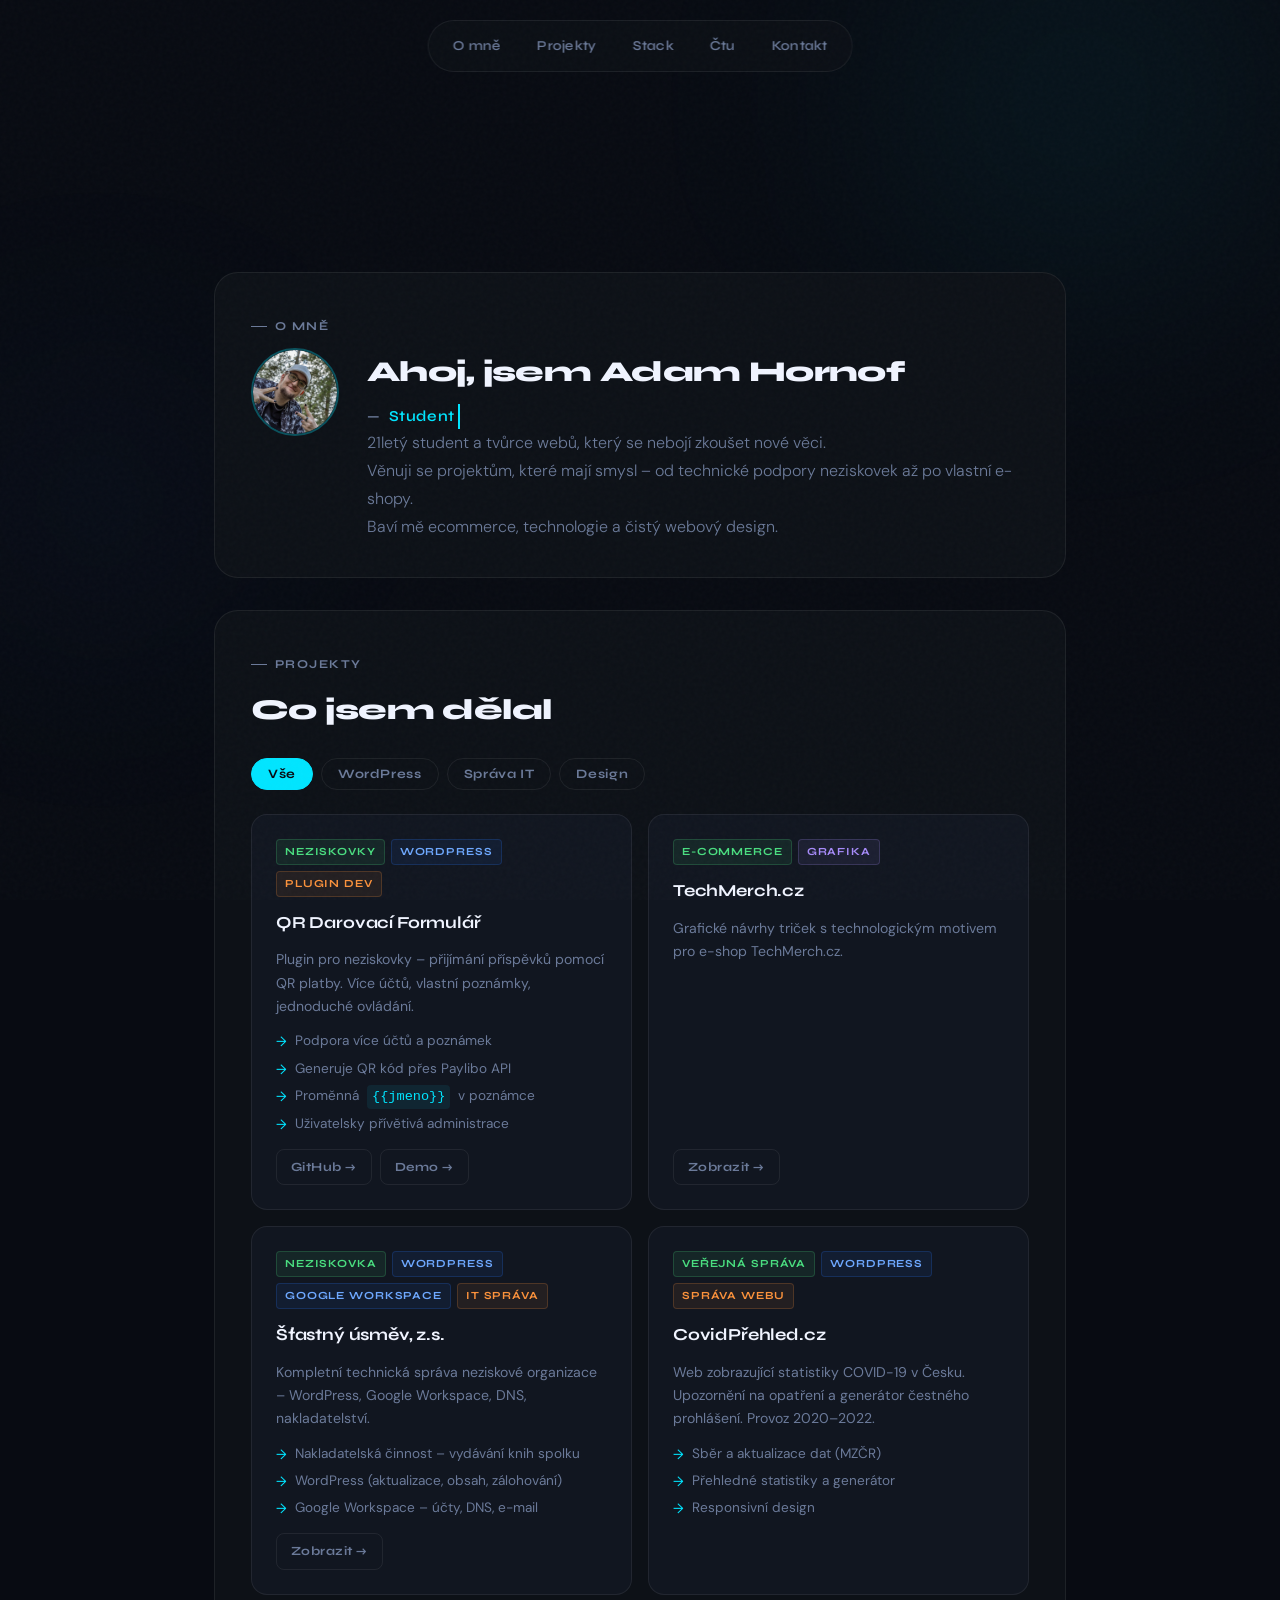
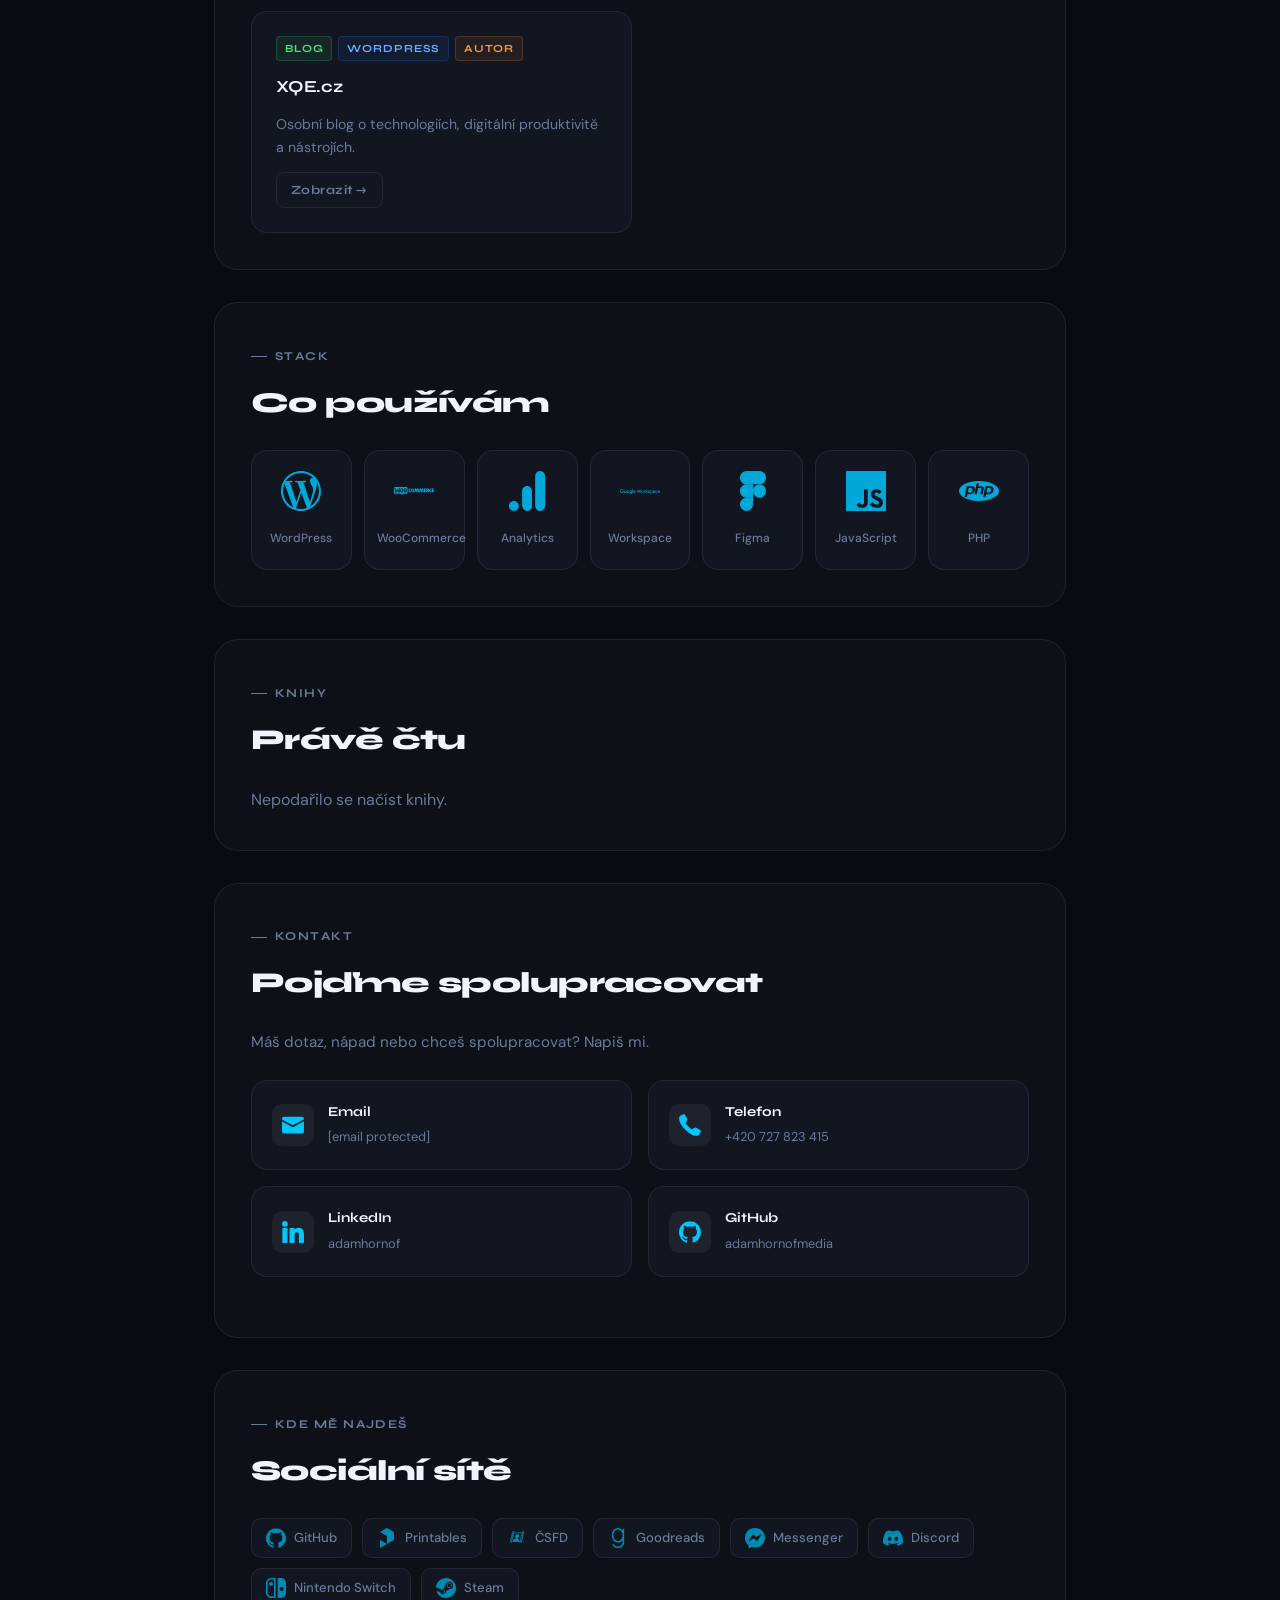
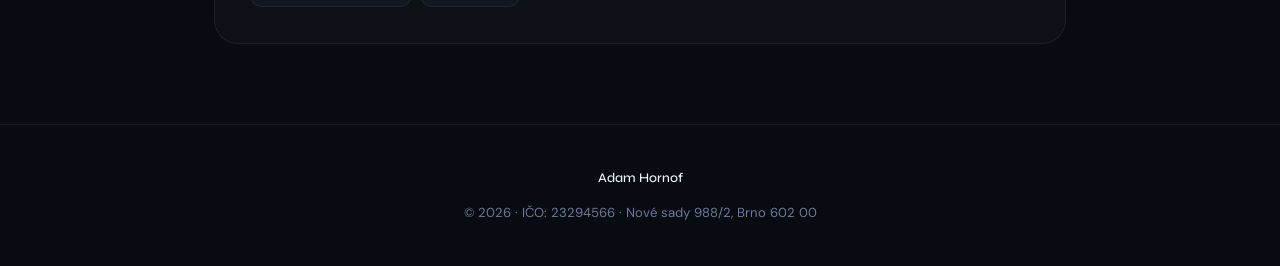
==== index.html @ f4292fdd "Add PHP icon, cyan tag, update nav scroll Add a new PHP SVG icon and include it in the tools list. I" ====
<!-- TESTOVACÍ KOMENTÁŘ PRO GITHUB DESKTOP - změna pro ověření sledování souboru -->
<!DOCTYPE html>
<html lang="cs">
<head>
  <meta charset="UTF-8" />
  <meta name="viewport" content="width=device-width, initial-scale=1.0" />
  <title>Adam Hornof</title>
  <link href="https://fonts.googleapis.com/css2?family=Syne:wght@400;600;700;800&family=DM+Sans:ital,opsz,wght@0,9..40,300;0,9..40,400;0,9..40,500;1,9..40,300&display=swap" rel="stylesheet">
  <style>
    :root {
      --cyan: #00e5ff;
      --blue: #2979ff;
      --bg: #080b12;
      --surface: #0d1117;
      --surface2: #111620;
      --border: rgba(255,255,255,0.07);
      --text: #f0f4ff;
      --muted: #6b7a99;
      --accent: #00e5ff;
      --radius: 16px;
      --radius-lg: 24px;
    }

    *, *::before, *::after { box-sizing: border-box; margin: 0; padding: 0; }

    html { scroll-behavior: smooth; }

    body {
      font-family: 'DM Sans', sans-serif;
      background: var(--bg);
      color: var(--text);
      min-height: 100vh;
      line-height: 1.65;
      -webkit-font-smoothing: antialiased;
      overflow-x: hidden;
    }

    /* ── NOISE TEXTURE OVERLAY ── */
    body::before {
      content: '';
      position: fixed;
      inset: 0;
      background-image: url("data:image/svg+xml,%3Csvg viewBox='0 0 256 256' xmlns='http://www.w3.org/2000/svg'%3E%3Cfilter id='noise'%3E%3CfeTurbulence type='fractalNoise' baseFrequency='0.9' numOctaves='4' stitchTiles='stitch'/%3E%3C/filter%3E%3Crect width='100%25' height='100%25' filter='url(%23noise)' opacity='1'/%3E%3C/svg%3E");
      opacity: 0.025;
      pointer-events: none;
      z-index: 9999;
    }

    /* ── AMBIENT GLOW ── */
    .glow-orb {
      position: fixed;
      border-radius: 50%;
      filter: blur(120px);
      pointer-events: none;
      z-index: 0;
    }
    .glow-orb-1 {
      width: 600px; height: 600px;
      background: radial-gradient(circle, rgba(0,229,255,0.08) 0%, transparent 70%);
      top: -200px; right: -100px;
    }
    .glow-orb-2 {
      width: 400px; height: 400px;
      background: radial-gradient(circle, rgba(41,121,255,0.07) 0%, transparent 70%);
      bottom: 200px; left: -100px;
    }

    /* ── NAV ── */
    nav {
      position: fixed;
      top: 20px;
      left: 50%;
      transform: translateX(-50%);
      z-index: 100;
      display: flex;
      align-items: center;
      gap: 0;
      background: rgba(13,17,23,0.8);
      backdrop-filter: blur(20px);
      -webkit-backdrop-filter: blur(20px);
      border: 1px solid var(--border);
      border-radius: 50px;
      padding: 6px;
    }

    nav a {
      color: var(--muted);
      font-family: 'Syne', sans-serif;
      font-weight: 600;
      font-size: 0.85rem;
      text-decoration: none;
      padding: 8px 18px;
      border-radius: 40px;
      transition: all 0.2s ease;
      letter-spacing: 0.02em;
      white-space: nowrap;
    }

    nav a:hover {
      color: var(--text);
      background: rgba(255,255,255,0.06);
    }

    nav a.active {
      color: var(--bg);
      background: var(--cyan);
    }

    /* ── LAYOUT ── */
    main {
      position: relative;
      z-index: 1;
      max-width: 900px;
      margin: 0 auto;
      padding: 120px 24px 80px;
      display: flex;
      flex-direction: column;
      gap: 32px;
    }

    /* ── HERO ── */
    .hero {
      padding: 80px 0 40px;
      position: relative;
    }

    .hero-label {
      display: inline-flex;
      align-items: center;
      gap: 8px;
      font-size: 0.8rem;
      font-family: 'Syne', sans-serif;
      font-weight: 700;
      letter-spacing: 0.12em;
      text-transform: uppercase;
      color: var(--cyan);
      margin-bottom: 24px;
    }

    .hero-label::before {
      content: '';
      width: 24px;
      height: 1px;
      background: var(--cyan);
    }

    .hero h1 {
      font-family: 'Syne', sans-serif;
      font-size: clamp(3rem, 8vw, 5.5rem);
      font-weight: 800;
      line-height: 1.0;
      letter-spacing: -0.03em;
      margin-bottom: 20px;
      color: var(--text);
    }

    .hero h1 span {
      display: block;
      background: linear-gradient(135deg, var(--cyan) 0%, var(--blue) 100%);
      -webkit-background-clip: text;
      -webkit-text-fill-color: transparent;
      background-clip: text;
    }

    .hero-sub {
      font-size: 1.1rem;
      color: var(--muted);
      max-width: 480px;
      font-weight: 300;
      line-height: 1.7;
      margin-bottom: 36px;
    }

    .hero-cta {
      display: flex;
      gap: 12px;
      flex-wrap: wrap;
    }

    .btn-primary {
      display: inline-flex;
      align-items: center;
      gap: 8px;
      background: var(--cyan);
      color: var(--bg);
      font-family: 'Syne', sans-serif;
      font-weight: 700;
      font-size: 0.9rem;
      letter-spacing: 0.02em;
      text-decoration: none;
      padding: 12px 24px;
      border-radius: 50px;
      transition: all 0.2s ease;
    }

    .btn-primary:hover {
      background: #33ecff;
      transform: translateY(-1px);
      box-shadow: 0 8px 32px rgba(0,229,255,0.3);
    }

    .btn-ghost {
      display: inline-flex;
      align-items: center;
      gap: 8px;
      background: transparent;
      color: var(--text);
      font-family: 'Syne', sans-serif;
      font-weight: 700;
      font-size: 0.9rem;
      text-decoration: none;
      padding: 12px 24px;
      border-radius: 50px;
      border: 1px solid var(--border);
      transition: all 0.2s ease;
    }

    .btn-ghost:hover {
      border-color: rgba(255,255,255,0.2);
      background: rgba(255,255,255,0.04);
    }

    /* ── CARDS ── */
    .card {
      background: var(--surface);
      border: 1px solid var(--border);
      border-radius: var(--radius-lg);
      padding: 36px;
      position: relative;
      overflow: hidden;
      transition: border-color 0.3s ease;
    }

    .card:hover {
      border-color: rgba(0,229,255,0.15);
    }

    .card::before {
      content: '';
      position: absolute;
      top: 0; left: 0; right: 0;
      height: 1px;
      background: linear-gradient(90deg, transparent, rgba(0,229,255,0.3), transparent);
      opacity: 0;
      transition: opacity 0.3s ease;
    }

    .card:hover::before {
      opacity: 1;
    }

    /* ── SECTION HEADINGS ── */
    .section-label {
      display: inline-flex;
      align-items: center;
      gap: 8px;
      font-family: 'Syne', sans-serif;
      font-size: 0.75rem;
      font-weight: 700;
      letter-spacing: 0.12em;
      text-transform: uppercase;
      color: var(--muted);
      margin-bottom: 12px;
    }

    .section-label::before {
      content: '';
      width: 16px;
      height: 1px;
      background: var(--muted);
    }

    h2 {
      font-family: 'Syne', sans-serif;
      font-size: 1.8rem;
      font-weight: 800;
      color: var(--text);
      letter-spacing: -0.02em;
      margin-bottom: 24px;
    }

    /* ── PROFILE ── */
    .profile-row {
      display: flex;
      align-items: flex-start;
      gap: 28px;
    }

    .profile-avatar {
      width: 88px;
      height: 88px;
      border-radius: 50%;
      object-fit: cover;
      border: 2px solid rgba(0,229,255,0.3);
      flex-shrink: 0;
    }

    .profile-text p {
      color: var(--muted);
      font-weight: 300;
      font-size: 1rem;
      line-height: 1.75;
    }

    /* ── SPOTIFY ── */
    .spotify-wrapper {
      margin-top: 28px;
      padding-top: 28px;
      border-top: 1px solid var(--border);
    }

    .now-playing-label {
      display: flex;
      align-items: center;
      gap: 8px;
      font-size: 0.75rem;
      font-family: 'Syne', sans-serif;
      font-weight: 700;
      letter-spacing: 0.1em;
      text-transform: uppercase;
      color: var(--muted);
      margin-bottom: 16px;
    }

    .pulse-dot {
      width: 8px;
      height: 8px;
      border-radius: 50%;
      background: #1db954;
      animation: pulse 2s ease-in-out infinite;
    }

    @keyframes pulse {
      0%, 100% { opacity: 1; transform: scale(1); }
      50% { opacity: 0.5; transform: scale(0.85); }
    }

    #spotify-widget {
      display: flex;
      align-items: center;
      gap: 16px;
    }

    #spotify-widget img.album-art {
      width: 56px;
      height: 56px;
      border-radius: 8px;
      object-fit: cover;
    }

    .spotify-info { flex: 1; min-width: 0; }

    .spotify-song-link {
      font-weight: 500;
      color: var(--text);
      text-decoration: none;
      font-size: 0.95rem;
      display: block;
      white-space: nowrap;
      overflow: hidden;
      text-overflow: ellipsis;
    }

    .spotify-song-link:hover { color: var(--cyan); }

    .spotify-artist {
      color: var(--muted);
      font-size: 0.85rem;
      margin-top: 2px;
      white-space: nowrap;
      overflow: hidden;
      text-overflow: ellipsis;
    }

    .spotify-bar-wrap {
      margin-top: 10px;
      background: rgba(255,255,255,0.07);
      border-radius: 2px;
      height: 3px;
      width: 100%;
    }

    .spotify-progress {
      height: 3px;
      border-radius: 2px;
      background: #1db954;
      transition: width 1s linear;
    }

    .spotify-remaining {
      font-size: 0.78rem;
      color: var(--muted);
      margin-top: 5px;
    }

    /* ── PROJECTS ── */
    .filter-row {
      display: flex;
      gap: 8px;
      margin-bottom: 24px;
      flex-wrap: wrap;
    }

    .filter-btn {
      font-family: 'Syne', sans-serif;
      font-size: 0.8rem;
      font-weight: 700;
      letter-spacing: 0.05em;
      padding: 7px 16px;
      border-radius: 50px;
      border: 1px solid var(--border);
      background: transparent;
      color: var(--muted);
      cursor: pointer;
      transition: all 0.2s ease;
    }

    .filter-btn:hover { color: var(--text); border-color: rgba(255,255,255,0.15); }
    .filter-btn.active { background: var(--cyan); color: var(--bg); border-color: var(--cyan); }

    .project-grid {
      display: grid;
      grid-template-columns: repeat(auto-fit, minmax(280px, 1fr));
      gap: 16px;
    }

    .project {
      background: var(--surface2);
      border: 1px solid var(--border);
      border-radius: var(--radius);
      padding: 24px;
      display: flex;
      flex-direction: column;
      gap: 12px;
      position: relative;
      overflow: hidden;
      transition: all 0.3s cubic-bezier(0.25, 0.46, 0.45, 0.94);
    }

    .project:hover {
      border-color: rgba(0,229,255,0.2);
      transform: translateY(-3px);
      box-shadow: 0 16px 48px rgba(0,0,0,0.4);
    }

    .project-tags {
      display: flex;
      flex-wrap: wrap;
      gap: 6px;
      align-items: center;
    }

    .project-tag {
      display: inline-flex;
      align-items: center;
      gap: 4px;
      font-family: 'Syne', sans-serif;
      font-size: 0.68rem;
      font-weight: 700;
      letter-spacing: 0.08em;
      text-transform: uppercase;
      border-radius: 4px;
      padding: 3px 8px;
    }

    /* sektor – zelená */
    .project-tag.tag-sektor {
      color: #4ade80;
      background: rgba(74,222,128,0.08);
      border: 1px solid rgba(74,222,128,0.2);
    }

    /* tech – modrá */
    .project-tag.tag-tech {
      color: #6ea8fe;
      background: rgba(41,121,255,0.08);
      border: 1px solid rgba(41,121,255,0.2);
    }

    /* role – oranžová */
    .project-tag.tag-role {
      color: #fb923c;
      background: rgba(251,146,60,0.08);
      border: 1px solid rgba(251,146,60,0.2);
    }

    /* design/kreativa – fialová */
    .project-tag.tag-kreativa {
      color: #a78bfa;
      background: rgba(167,139,250,0.08);
      border: 1px solid rgba(167,139,250,0.2);
    }

    /* vlastní projekt – cyan */
    .project-tag.tag-projekt {
      color: #00e5ff;
      background: rgba(0,229,255,0.08);
      border: 1px solid rgba(0,229,255,0.2);
    }

    .project h3 {
      font-family: 'Syne', sans-serif;
      font-size: 1.05rem;
      font-weight: 700;
      color: var(--text);
      letter-spacing: -0.01em;
    }

    .project p {
      color: var(--muted);
      font-size: 0.88rem;
      line-height: 1.65;
    }

    .project ul {
      list-style: none;
      display: flex;
      flex-direction: column;
      gap: 4px;
    }

    .project li {
      color: var(--muted);
      font-size: 0.85rem;
      display: flex;
      align-items: flex-start;
      gap: 8px;
    }

    .project li::before {
      content: '→';
      color: var(--cyan);
      flex-shrink: 0;
      margin-top: 1px;
    }

    .project-links {
      display: flex;
      gap: 8px;
      flex-wrap: wrap;
      margin-top: auto;
    }

    .project a.button {
      font-family: 'Syne', sans-serif;
      font-size: 0.78rem;
      font-weight: 700;
      letter-spacing: 0.04em;
      text-decoration: none;
      padding: 7px 14px;
      border-radius: 8px;
      border: 1px solid var(--border);
      color: var(--muted);
      transition: all 0.2s ease;
    }

    .project a.button:hover {
      border-color: var(--cyan);
      color: var(--cyan);
      background: rgba(0,229,255,0.05);
    }

    /* ── PROJECT TAG COLORS ── */

    /* ── STACK ── */
    .tool-grid {
      display: grid;
      grid-template-columns: repeat(auto-fit, minmax(100px, 1fr));
      gap: 12px;
    }

    .tool-item {
      background: var(--surface2);
      border: 1px solid var(--border);
      border-radius: var(--radius);
      padding: 20px 12px;
      text-align: center;
      transition: all 0.2s ease;
      cursor: default;
    }

    .tool-item:hover {
      border-color: rgba(0,229,255,0.2);
      background: rgba(0,229,255,0.03);
      transform: translateY(-2px);
    }

    .tool-item img {
      width: 40px;
      height: 40px;
      object-fit: contain;
      margin-bottom: 10px;
      filter: brightness(0.85);
      transition: filter 0.2s ease;
    }

    .tool-item:hover img { filter: brightness(1); }

    .tool-item p {
      font-size: 0.75rem;
      color: var(--muted);
      font-weight: 500;
    }

    /* ── GOODREADS ── */
    #goodreads-widget {
      color: var(--muted);
    }

    /* ── CONTACT ── */
    .contact-grid {
      display: grid;
      grid-template-columns: 1fr 1fr;
      gap: 16px;
      margin-bottom: 24px;
    }

    .contact-item {
      background: var(--surface2);
      border: 1px solid var(--border);
      border-radius: var(--radius);
      padding: 20px;
      display: flex;
      align-items: center;
      gap: 14px;
      text-decoration: none;
      transition: all 0.2s ease;
    }

    .contact-item:hover {
      border-color: rgba(0,229,255,0.25);
      background: rgba(0,229,255,0.03);
    }

    .contact-icon-wrap {
      width: 42px;
      height: 42px;
      border-radius: 10px;
      background: rgba(255,255,255,0.05);
      display: flex;
      align-items: center;
      justify-content: center;
      flex-shrink: 0;
    }

    .contact-icon-wrap img {
      width: 22px;
      height: 22px;
    }

    .contact-item-info strong {
      display: block;
      font-family: 'Syne', sans-serif;
      font-weight: 700;
      font-size: 0.85rem;
      color: var(--text);
    }

    .contact-item-info span {
      font-size: 0.8rem;
      color: var(--muted);
    }

    .cta-email {
      display: flex;
      align-items: center;
      justify-content: center;
      gap: 10px;
      background: linear-gradient(135deg, rgba(0,229,255,0.1) 0%, rgba(41,121,255,0.1) 100%);
      border: 1px solid rgba(0,229,255,0.2);
      border-radius: var(--radius);
      padding: 24px;
      text-decoration: none;
      color: var(--cyan);
      font-family: 'Syne', sans-serif;
      font-weight: 700;
      font-size: 1rem;
      letter-spacing: 0.02em;
      transition: all 0.2s ease;
    }

    .cta-email:hover {
      background: linear-gradient(135deg, rgba(0,229,255,0.15) 0%, rgba(41,121,255,0.15) 100%);
      border-color: rgba(0,229,255,0.4);
      box-shadow: 0 0 40px rgba(0,229,255,0.1);
    }

    /* ── SOCIAL ── */
    .social-grid {
      display: flex;
      flex-wrap: wrap;
      gap: 10px;
    }

    .social-item {
      display: inline-flex;
      align-items: center;
      gap: 8px;
      padding: 8px 14px;
      background: var(--surface2);
      border: 1px solid var(--border);
      border-radius: 10px;
      text-decoration: none;
      color: var(--muted);
      font-size: 0.82rem;
      font-weight: 500;
      transition: all 0.2s ease;
    }

    .social-item:hover {
      border-color: rgba(0,229,255,0.2);
      color: var(--text);
    }

    .social-item img {
      width: 20px;
      height: 20px;
      filter: brightness(0.7);
      transition: filter 0.2s ease;
    }

    .social-item:hover img { filter: brightness(1); }

    /* ── FOOTER ── */
    footer {
      position: relative;
      z-index: 1;
      text-align: center;
      padding: 40px 24px;
      color: var(--muted);
      font-size: 0.82rem;
      border-top: 1px solid var(--border);
      line-height: 2;
    }

    /* ── ANIMATIONS ── */
    @keyframes fadeUp {
      from { opacity: 0; transform: translateY(20px); }
      to { opacity: 1; transform: translateY(0); }
    }

    .hero { animation: fadeUp 0.6s ease both; }
    .card:nth-child(1) { animation: fadeUp 0.6s ease 0.1s both; }
    .card:nth-child(2) { animation: fadeUp 0.6s ease 0.15s both; }
    .card:nth-child(3) { animation: fadeUp 0.6s ease 0.2s both; }
    .card:nth-child(4) { animation: fadeUp 0.6s ease 0.25s both; }
    .card:nth-child(5) { animation: fadeUp 0.6s ease 0.3s both; }
    .card:nth-child(6) { animation: fadeUp 0.6s ease 0.35s both; }

    /* ── RESPONSIVE ── */
    @media (max-width: 700px) {
      nav { top: 12px; padding: 4px; gap: 0; }
      nav a { padding: 7px 10px; font-size: 0.75rem; }
      main { padding: 100px 16px 60px; }
      .hero { padding: 40px 0 20px; }
      .hero h1 { font-size: 2.6rem; }
      .card { padding: 24px; }
      .profile-row { flex-direction: column; gap: 16px; }
      .contact-grid { grid-template-columns: 1fr; }
      .project-grid { grid-template-columns: 1fr; }
      .tool-grid { grid-template-columns: repeat(3, 1fr); }
    }

    /* ── TYPEWRITER ── */
    .typewriter-wrap {
      display: flex;
      align-items: center;
      gap: 8px;
      margin-top: 6px;
      font-family: 'Syne', sans-serif;
      font-size: 0.95rem;
      font-weight: 600;
      color: var(--muted);
      letter-spacing: 0.04em;
      min-height: 1.4em;
    }

    .typewriter-text {
      color: var(--cyan);
      border-right: 2px solid var(--cyan);
      padding-right: 3px;
      animation: blink 0.75s step-end infinite;
      white-space: nowrap;
      overflow: hidden;
    }

    @keyframes blink {
      0%, 100% { border-color: var(--cyan); }
      50% { border-color: transparent; }
    }

  </style>
</head>
<body>

  <div class="glow-orb glow-orb-1"></div>
  <div class="glow-orb glow-orb-2"></div>

  <nav id="main-nav">
    <a href="#o-mne">O mně</a>
    <a href="#projekty">Projekty</a>
    <a href="#stack">Stack</a>
    <a href="#prave-ctu">Čtu</a>
    <a href="#kontakt">Kontakt</a>
  </nav>

  <main>

    <!-- HERO -->
    <div class="hero" id="o-mne-anchor"></div>

    <!-- O MNĚ -->
    <section class="card" id="o-mne">
      <div class="section-label">O mně</div>
      <div class="profile-row">
        <img src="/me.png" alt="Adam Hornof" class="profile-avatar">
        <div class="profile-text">
          <h2 style="margin-bottom:8px;">Ahoj, jsem Adam Hornof</h2>
          <div class="typewriter-wrap">— <span class="typewriter-text" id="typewriter"></span></div>
          <p>
            <span id="age"></span>letý student a tvůrce webů, který se nebojí zkoušet nové věci.<br>
            Věnuji se projektům, které mají smysl – od technické podpory neziskovek až po vlastní e-shopy.<br>
            Baví mě ecommerce, technologie a čistý webový design.
          </p>
        </div>
      </div>

      <!-- Spotify – schovaný dokud API nevrátí píseň -->
      <div class="spotify-wrapper" id="spotify-wrapper" style="display:none;">
        <div class="now-playing-label">
          <div class="pulse-dot"></div>
          Právě poslouchám
        </div>
        <div id="spotify-widget"></div>
      </div>
    </section>

    <!-- PROJEKTY -->
    <section class="card" id="projekty">
      <div class="section-label">Projekty</div>
      <h2>Co jsem dělal</h2>

      <div class="filter-row">
        <button class="filter-btn active" data-tag="all">Vše</button>
        <button class="filter-btn" data-tag="wordpress">WordPress</button>
        <button class="filter-btn" data-tag="sprava-it">Správa IT</button>
        <button class="filter-btn" data-tag="design">Design</button>
      </div>

      <div class="project-grid" id="project-list">

        <div class="project" data-tags="wordpress">
          <div class="project-tags">
            <span class="project-tag tag-sektor">Neziskovky</span>
            <span class="project-tag tag-tech">WordPress</span>
            <span class="project-tag tag-role">Plugin dev</span>
          </div>
          <h3>QR Darovací Formulář</h3>
          <p>Plugin pro neziskovky – přijímání příspěvků pomocí QR platby. Více účtů, vlastní poznámky, jednoduché ovládání.</p>
          <ul>
            <li>Podpora více účtů a poznámek</li>
            <li>Generuje QR kód přes Paylibo API</li>
            <li>Proměnná <code style="color:var(--cyan);background:rgba(0,229,255,0.08);padding:1px 5px;border-radius:4px;">{{jmeno}}</code> v poznámce</li>
            <li>Uživatelsky přívětivá administrace</li>
          </ul>
          <div class="project-links">
            <a class="button" href="https://github.com/adamhornofmedia/QR-Darovaci-Formular/tree/main" target="_blank">GitHub →</a>
            <a class="button" href="https://stastny-usmev.cz/sponzorstvi-a-dary/" target="_blank">Demo →</a>
          </div>
        </div>

        <div class="project" data-tags="design">
          <div class="project-tags">
            <span class="project-tag tag-sektor">E-commerce</span>
            <span class="project-tag tag-kreativa">Grafika</span>
          </div>
          <h3>TechMerch.cz</h3>
          <p>Grafické návrhy triček s technologickým motivem pro e-shop TechMerch.cz.</p>
          <div class="project-links">
            <a class="button" href="https://techmerch.cz" target="_blank">Zobrazit →</a>
          </div>
        </div>

        <div class="project" data-tags="sprava-it wordpress">
          <div class="project-tags">
            <span class="project-tag tag-sektor">Neziskovka</span>
            <span class="project-tag tag-tech">WordPress</span>
            <span class="project-tag tag-tech">Google Workspace</span>
            <span class="project-tag tag-role">IT správa</span>
          </div>
          <h3>Šťastný úsměv, z.s.</h3>
          <p>Kompletní technická správa neziskové organizace – WordPress, Google Workspace, DNS, nakladatelství.</p>
          <ul>
            <li>Nakladatelská činnost – vydávání knih spolku</li>
            <li>WordPress (aktualizace, obsah, zálohování)</li>
            <li>Google Workspace – účty, DNS, e-mail</li>
          </ul>
          <div class="project-links">
            <a class="button" href="https://stastny-usmev.cz/?adamhornof.cz" target="_blank">Zobrazit →</a>
          </div>
        </div>

        <div class="project" data-tags="wordpress">
          <div class="project-tags">
            <span class="project-tag tag-sektor">Veřejná správa</span>
            <span class="project-tag tag-tech">WordPress</span>
            <span class="project-tag tag-role">Správa webu</span>
          </div>
          <h3>CovidPřehled.cz</h3>
          <p>Web zobrazující statistiky COVID-19 v Česku. Upozornění na opatření a generátor čestného prohlášení. Provoz 2020–2022.</p>
          <ul>
            <li>Sběr a aktualizace dat (MZČR)</li>
            <li>Přehledné statistiky a generátor</li>
            <li>Responsivní design</li>
          </ul>
        </div>

        <div class="project" data-tags="wordpress">
          <div class="project-tags">
            <span class="project-tag tag-sektor">Blog</span>
            <span class="project-tag tag-tech">WordPress</span>
            <span class="project-tag tag-role">Autor</span>
          </div>
          <h3>XQE.cz</h3>
          <p>Osobní blog o technologiích, digitální produktivitě a nástrojích.</p>
          <div class="project-links">
            <a class="button" href="https://xqe.cz/?adamhornof.cz" target="_blank">Zobrazit →</a>
          </div>
        </div>

      </div>
    </section>

    <!-- STACK -->
    <section class="card" id="stack">
      <div class="section-label">Stack</div>
      <h2>Co používám</h2>
      <div class="tool-grid">
        <div class="tool-item">
          <img src="/icons/wordpress.svg" alt="WordPress">
          <p>WordPress</p>
        </div>
        <div class="tool-item">
          <img src="/icons/woocommerce.svg" alt="WooCommerce">
          <p>WooCommerce</p>
        </div>
        <div class="tool-item">
          <img src="/icons/analytics.svg" alt="Google Analytics">
          <p>Analytics</p>
        </div>
        <div class="tool-item">
          <img src="/icons/workspace.svg" alt="Google Workspace">
          <p>Workspace</p>
        </div>
        <div class="tool-item">
          <img src="/icons/figma.svg" alt="Figma">
          <p>Figma</p>
        </div>
        <div class="tool-item">
          <img src="/icons/javascript.svg" alt="JavaScript">
          <p>JavaScript</p>
        </div>
        <div class="tool-item">
          <img src="/icons/php.svg" alt="PHP">
          <p>PHP</p>
        </div>
      </div>
    </section>

    <!-- PRÁVĚ ČTU -->
    <section class="card" id="prave-ctu">
      <div class="section-label">Knihy</div>
      <h2>Právě čtu</h2>
      <div id="goodreads-widget" style="color:var(--muted);">Načítám…</div>
    </section>

    <!-- KONTAKT -->
    <section class="card" id="kontakt">
      <div class="section-label">Kontakt</div>
      <h2>Pojďme spolupracovat</h2>
      <p style="color:var(--muted);margin-bottom:24px;font-size:0.95rem;">Máš dotaz, nápad nebo chceš spolupracovat? Napiš mi.</p>

      <div class="contact-grid">
        <a href="/cdn-cgi/l/email-protection#620811070f220306030f0a0d100c0d044c0118" class="contact-item">
          <div class="contact-icon-wrap">
            <img src="/icons/email.svg" alt="Email">
          </div>
          <div class="contact-item-info">
            <strong>Email</strong>
            <span><span class="__cf_email__" data-cfemail="600a13050d200104010d080f120e0f064e031a">[email&#160;protected]</span></span>
          </div>
        </a>
        <a href="tel:+420727823415" class="contact-item">
          <div class="contact-icon-wrap">
            <img src="/icons/telefon.svg" alt="Telefon">
          </div>
          <div class="contact-item-info">
            <strong>Telefon</strong>
            <span>+420 727 823 415</span>
          </div>
        </a>
        <a href="https://www.linkedin.com/in/adamhornof/" class="contact-item" target="_blank">
          <div class="contact-icon-wrap">
            <img src="/icons/linkedin.svg" alt="LinkedIn">
          </div>
          <div class="contact-item-info">
            <strong>LinkedIn</strong>
            <span>adamhornof</span>
          </div>
        </a>
        <a href="https://github.com/adamhornofmedia" class="contact-item" target="_blank">
          <div class="contact-icon-wrap">
            <img src="/icons/github.svg" alt="GitHub">
          </div>
          <div class="contact-item-info">
            <strong>GitHub</strong>
            <span>adamhornofmedia</span>
          </div>
        </a>
      </div>
    </section>

    <!-- SOCIAL -->
    <section class="card" id="social">
      <div class="section-label">Kde mě najdeš</div>
      <h2>Sociální sítě</h2>
      <div class="social-grid">
        <a href="https://github.com/adamhornofmedia" class="social-item" target="_blank" rel="noopener noreferrer">
          <img src="/icons/github.svg" alt="GitHub"> GitHub
        </a>
        <a href="https://www.printables.com/@adamhornof" class="social-item" target="_blank" rel="noopener noreferrer">
          <img src="/icons/printables-logo.svg" alt="Printables"> Printables
        </a>
        <a href="https://www.csfd.cz/uzivatel/606787-adam-hornof/prehled/" class="social-item" target="_blank" rel="noopener noreferrer">
          <img src="/icons/csfd.svg" alt="ČSFD" style="width:20px;height:20px;"> ČSFD
        </a>
        <a href="https://www.goodreads.com/nejsemzpardubic" class="social-item" target="_blank" rel="noopener noreferrer">
          <img src="/icons/goodreads.svg" alt="Goodreads"> Goodreads
        </a>
        <a href="https://m.me/adamhornof" class="social-item" target="_blank" rel="noopener noreferrer">
          <img src="/icons/messenger.svg" alt="Messenger"> Messenger
        </a>
        <a href="https://discord.com/users/417027300023074864" class="social-item" target="_blank" rel="noopener noreferrer">
          <img src="/icons/discord.svg" alt="Discord"> Discord
        </a>
        <a href="https://lounge.nintendo.com/friendcode/8132-0856-9509/C1dlq8BkPG" class="social-item" target="_blank" rel="noopener noreferrer">
          <img src="/icons/switch.svg" alt="Nintendo Switch"> Nintendo Switch
        </a>
        <a href="https://steamcommunity.com/id/nejsemzpardubic/" class="social-item" target="_blank" rel="noopener noreferrer">
          <img src="/icons/steam.svg" alt="Steam"> Steam
        </a>
      </div>
    </section>

  </main>

  <footer>
    <div style="font-weight:500;color:var(--text);font-family:'Syne',sans-serif;margin-bottom:8px;">Adam Hornof</div>
    &copy; <span id="currentYear"></span> · IČO: 23294566 · Nové sady 988/2, Brno 602 00
  </footer>

  <script data-cfasync="false" src="/cdn-cgi/scripts/5c5dd728/cloudflare-static/email-decode.min.js"></script>
  <script>
    // Year & Age
    document.getElementById('currentYear').textContent = new Date().getFullYear();
    function calculateAge(d) {
      const t = new Date(), b = new Date(d);
      let a = t.getFullYear() - b.getFullYear();
      const m = t.getMonth() - b.getMonth();
      if (m < 0 || (m === 0 && t.getDate() < b.getDate())) a--;
      return a;
    }
    document.getElementById('age').textContent = calculateAge('2005-10-25');

    // Active nav on scroll
    const sections = document.querySelectorAll('section[id]');
    const navLinks = document.querySelectorAll('nav a');

    function updateActiveNav() {
      const scrollY = window.scrollY + 120;
      let current = null;
      sections.forEach(s => {
        if (s.offsetTop <= scrollY) current = s.id;
      });
      navLinks.forEach(a => {
        a.classList.toggle('active', a.getAttribute('href') === '#' + current);
      });
    }

    window.addEventListener('scroll', updateActiveNav, { passive: true });
    updateActiveNav();

    // Project filter
    document.querySelectorAll('.filter-btn').forEach(btn => {
      btn.addEventListener('click', function() {
        document.querySelectorAll('.filter-btn').forEach(b => b.classList.remove('active'));
        this.classList.add('active');
        const tag = this.dataset.tag;
        document.querySelectorAll('.project').forEach(p => {
          const tags = (p.dataset.tags || '').split(' ');
          p.style.display = (tag === 'all' || tags.includes(tag)) ? '' : 'none';
        });
      });
    });

    // Spotify
    let spotifyState = null;
    let spotifyFetching = false;

    function showSpotifyIdle() {
      const wrapper = document.getElementById('spotify-wrapper');
      if (wrapper) wrapper.style.display = 'none';
    }

    async function fetchSpotify() {
      if (spotifyFetching) return;
      spotifyFetching = true;
      try {
        const res = await fetch("https://adamhornofmedia-github-io.vercel.app/api/spotify");
        const data = await res.json();

        if (!data || !data.item) {
          spotifyState = null;
          showSpotifyIdle();
          return;
        }

        const { name: song, artists, album, external_urls, id: trackId, duration_ms: durationMs } = data.item;
        const progressMs = data.progress_ms;
        const isPlaying = data.is_playing;
        const endTs = isPlaying ? Date.now() + (durationMs - progressMs) : null;

        spotifyState = {
          trackId, song,
          artist: artists.map(a => a.name).join(', '),
          img: album.images[0].url,
          link: external_urls.spotify,
          durationMs, progressMs, isPlaying, endTs,
          fetchedAt: Date.now(),
        };

        renderSpotify();
      } catch (e) {
        showSpotifyIdle();
      } finally {
        spotifyFetching = false;
      }
    }

    function renderSpotify() {
      const w = document.getElementById('spotify-widget');
      const wrapper = document.getElementById('spotify-wrapper');
      if (!w || !spotifyState) return;

      wrapper.style.display = '';

      const s = spotifyState;
      let playedMs, remainingMs;
      if (s.isPlaying && s.endTs) {
        remainingMs = Math.max(0, s.endTs - Date.now());
        playedMs = s.durationMs - remainingMs;
      } else {
        playedMs = s.progressMs;
        remainingMs = s.durationMs - playedMs;
      }

      const pct = Math.min(100, playedMs / s.durationMs * 100).toFixed(1);
      const min = Math.floor(remainingMs / 60000);
      const sec = String(Math.floor((remainingMs % 60000) / 1000)).padStart(2, '0');

      if (w.dataset.trackId === s.trackId) {
        const bar = w.querySelector('.spotify-progress');
        const timeEl = w.querySelector('.spotify-remaining');
        if (bar) bar.style.width = pct + '%';
        if (timeEl) timeEl.textContent = `${min}:${sec} zbývá${!s.isPlaying ? ' · pozastaveno' : ''}`;
        return;
      }

      w.dataset.trackId = s.trackId;
      w.innerHTML = `
        <img src="${s.img}" alt="Album" class="album-art">
        <div class="spotify-info">
          <a href="${s.link}" target="_blank" class="spotify-song-link">${s.song}</a>
          <div class="spotify-artist">${s.artist}</div>
          <div class="spotify-bar-wrap">
            <div class="spotify-progress" style="width:${pct}%"></div>
          </div>
          <div class="spotify-remaining">${min}:${sec} zbývá${!s.isPlaying ? ' · pozastaveno' : ''}</div>
        </div>`;
    }

    setInterval(() => {
      if (!spotifyState) return;
      if (spotifyState.isPlaying && spotifyState.endTs) {
        const remaining = spotifyState.endTs - Date.now();
        if (remaining <= 0) {
          spotifyState = null;
          document.getElementById('spotify-widget').dataset.trackId = '';
          showSpotifyIdle();
          setTimeout(fetchSpotify, 2000);
          return;
        }
      }
      renderSpotify();
    }, 1000);

    setInterval(fetchSpotify, 30000);

    // Typewriter
    const twWords = ['Student', 'Tvůrce', 'Geek', 'Webař', 'Brňák'];
    let twIdx = 0, twChar = 0, twDeleting = false;
    const twEl = document.getElementById('typewriter');

    function typewriterTick() {
      const word = twWords[twIdx];
      if (!twDeleting) {
        twEl.textContent = word.slice(0, ++twChar);
        if (twChar === word.length) {
          twDeleting = true;
          setTimeout(typewriterTick, 1600);
          return;
        }
        setTimeout(typewriterTick, 90);
      } else {
        twEl.textContent = word.slice(0, --twChar);
        if (twChar === 0) {
          twDeleting = false;
          twIdx = (twIdx + 1) % twWords.length;
          setTimeout(typewriterTick, 300);
          return;
        }
        setTimeout(typewriterTick, 50);
      }
    }
    typewriterTick();

    fetchSpotify();

    // Goodreads
    async function loadCurrentlyReading() {
      const url = "https://adamhornofmedia-github-io.vercel.app/api/goodreads";
      const widget = document.getElementById("goodreads-widget");
      try {
        const res = await fetch(url);
        const xml = await res.text();
        const doc = new DOMParser().parseFromString(xml, "application/xml");
        const items = Array.from(doc.querySelectorAll("item"));

        const reading = items.filter(item => {
          const desc = item.querySelector("description")?.textContent || "";
          const m = desc.match(/read at:\s*([^<\n\r]*)/i);
          return m && m[1].trim() === "";
        });

        if (!reading.length) { widget.innerHTML = "Momentálně nečtu žádnou knihu."; return; }

        widget.innerHTML = reading.map(item => {
          const desc = item.querySelector("description")?.textContent || "";
          const bookUrl = (desc.match(/<a href="([^"]+)"[^>]*>/i) || [,'#'])[1];
          const author = (desc.match(/author:\s*([^<\n\r]+)/i) || ['',''])[1].trim();
          const cover = (desc.match(/<img[^>]+src="([^"]+)"[^>]*>/i) || ['',''])[1];
          const title = item.querySelector("title")?.textContent || "";
          return `
            <div style="display:flex;align-items:center;gap:16px;padding:16px;background:var(--surface2);border:1px solid var(--border);border-radius:12px;">
              <img src="${cover}" alt="${title}" style="width:44px;height:64px;object-fit:cover;border-radius:6px;flex-shrink:0;">
              <div>
                <a href="${bookUrl}" target="_blank" style="color:var(--cyan);font-weight:600;text-decoration:none;font-size:0.95rem;">${title}</a>
                <div style="color:var(--muted);font-size:0.85rem;margin-top:4px;">${author}</div>
              </div>
            </div>`;
        }).join('');
      } catch (e) {
        widget.innerHTML = "Nepodařilo se načíst knihy.";
      }
    }
    loadCurrentlyReading();

  </script>
</body>
</html>
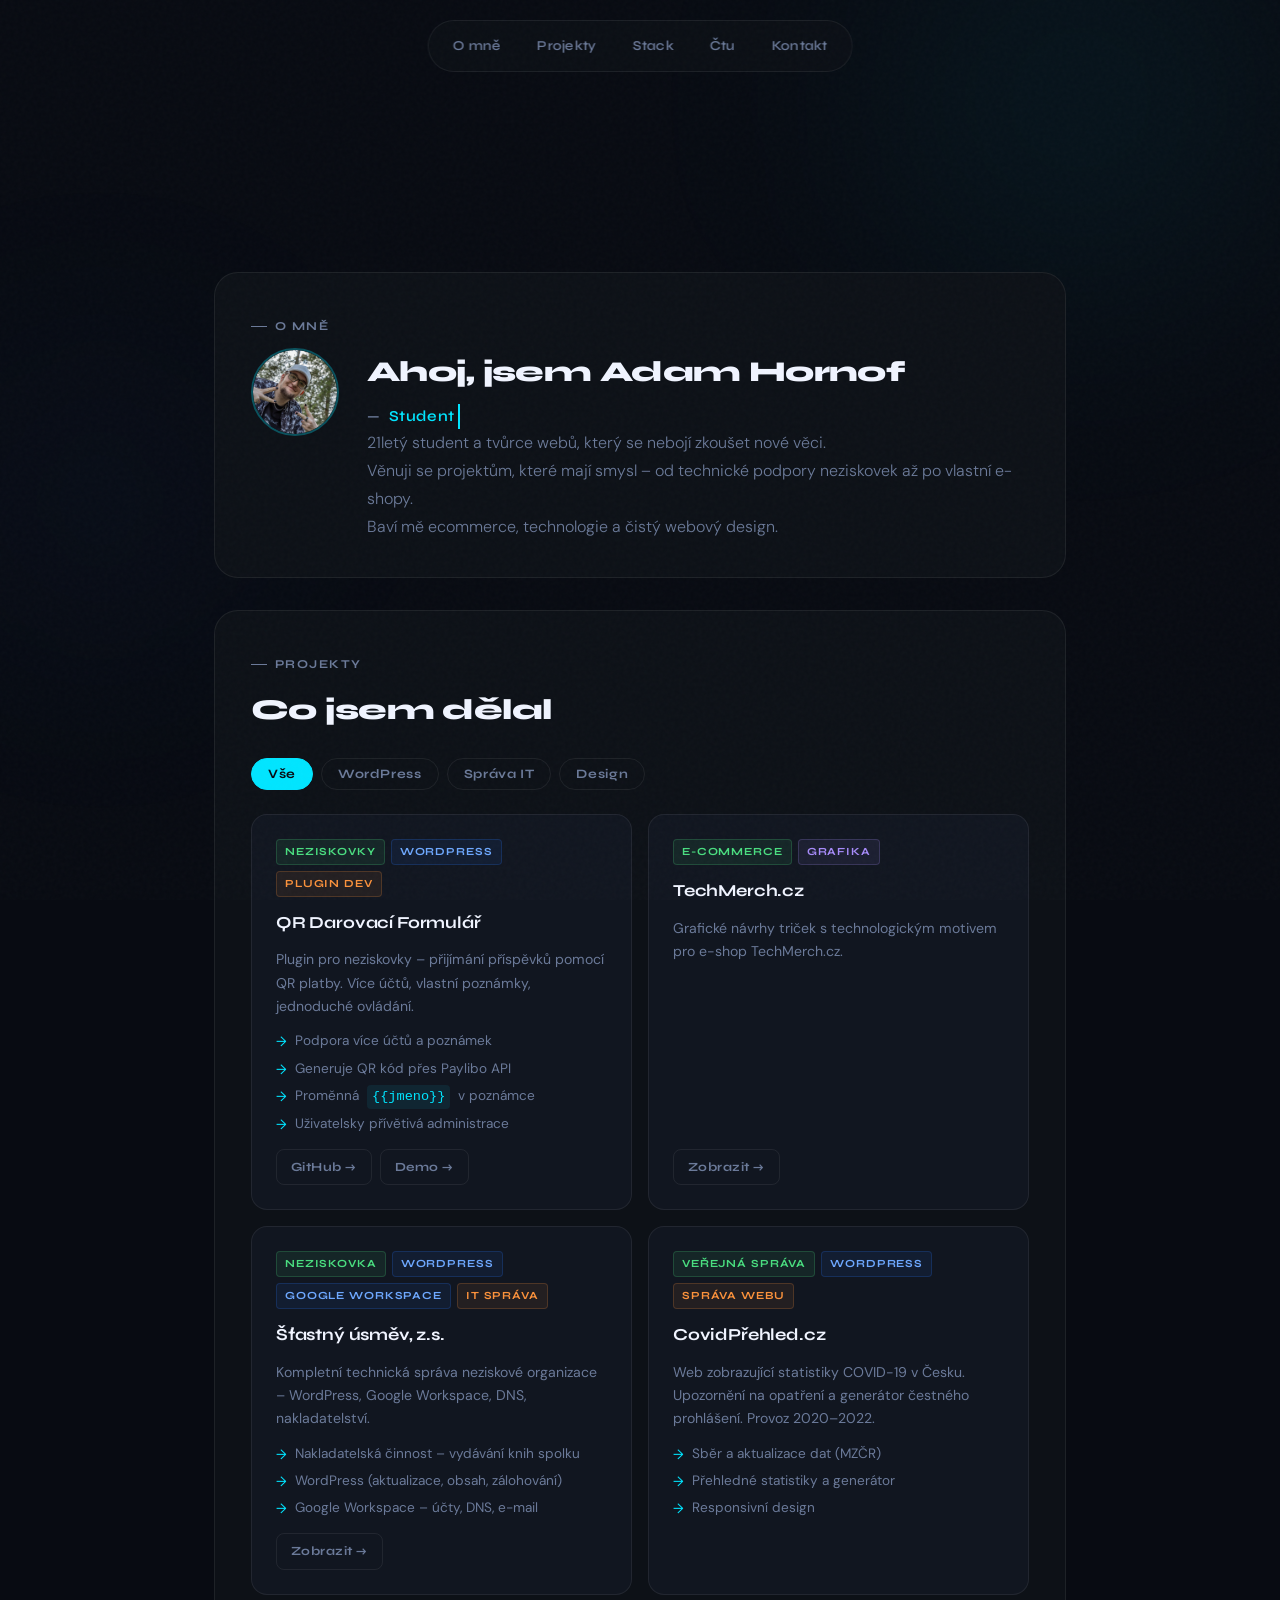
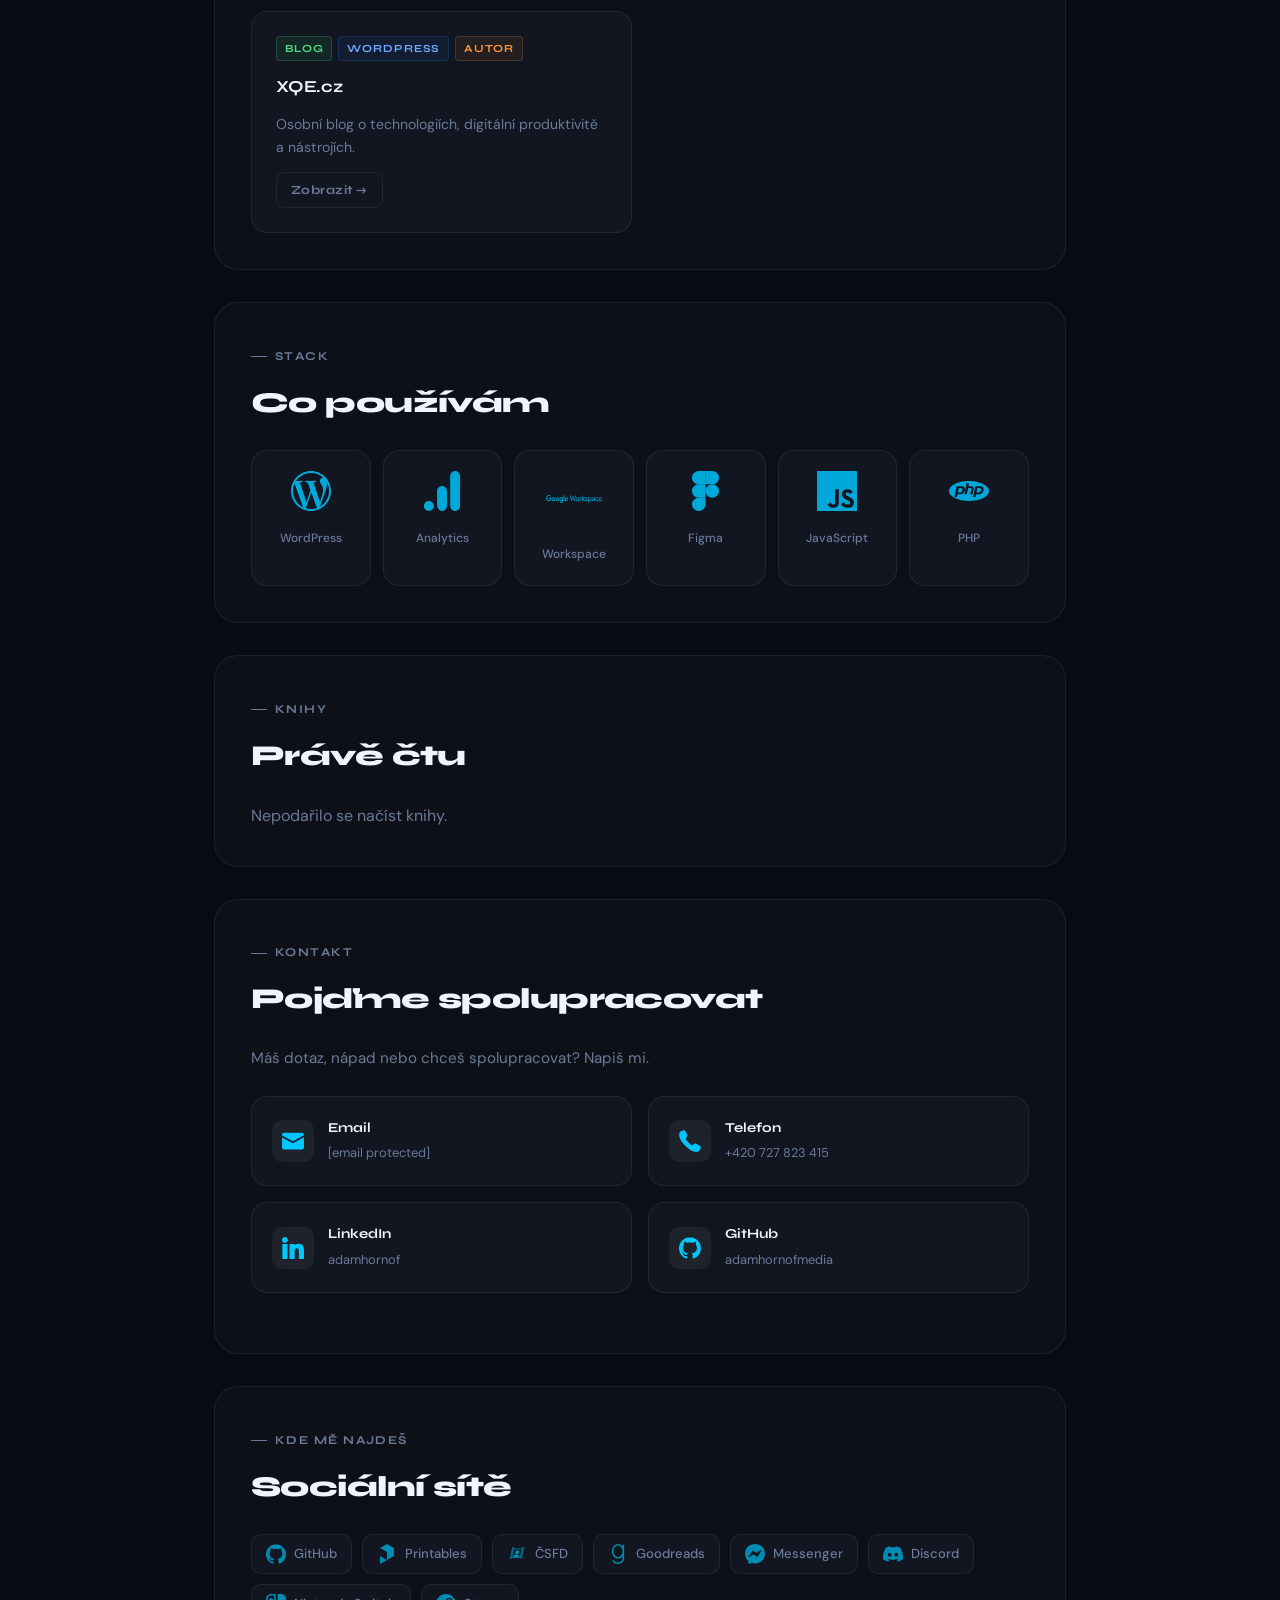
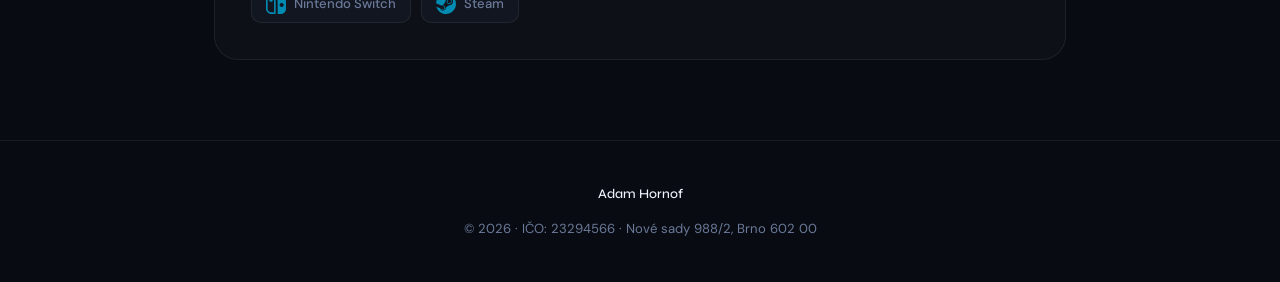
==== commit c6195688: "Remove WooCommerce and size Workspace icon Delete the WooCommerce tool item from the tools list and " ====
--- a/index.html
+++ b/index.html
@@ -941,15 +941,11 @@
           <p>WordPress</p>
         </div>
         <div class="tool-item">
-          <img src="/icons/woocommerce.svg" alt="WooCommerce">
-          <p>WooCommerce</p>
-        </div>
-        <div class="tool-item">
           <img src="/icons/analytics.svg" alt="Google Analytics">
           <p>Analytics</p>
         </div>
         <div class="tool-item">
-          <img src="/icons/workspace.svg" alt="Google Workspace">
+          <img src="/icons/workspace.svg" alt="Google Workspace" style="width:56px;height:56px;">
           <p>Workspace</p>
         </div>
         <div class="tool-item">
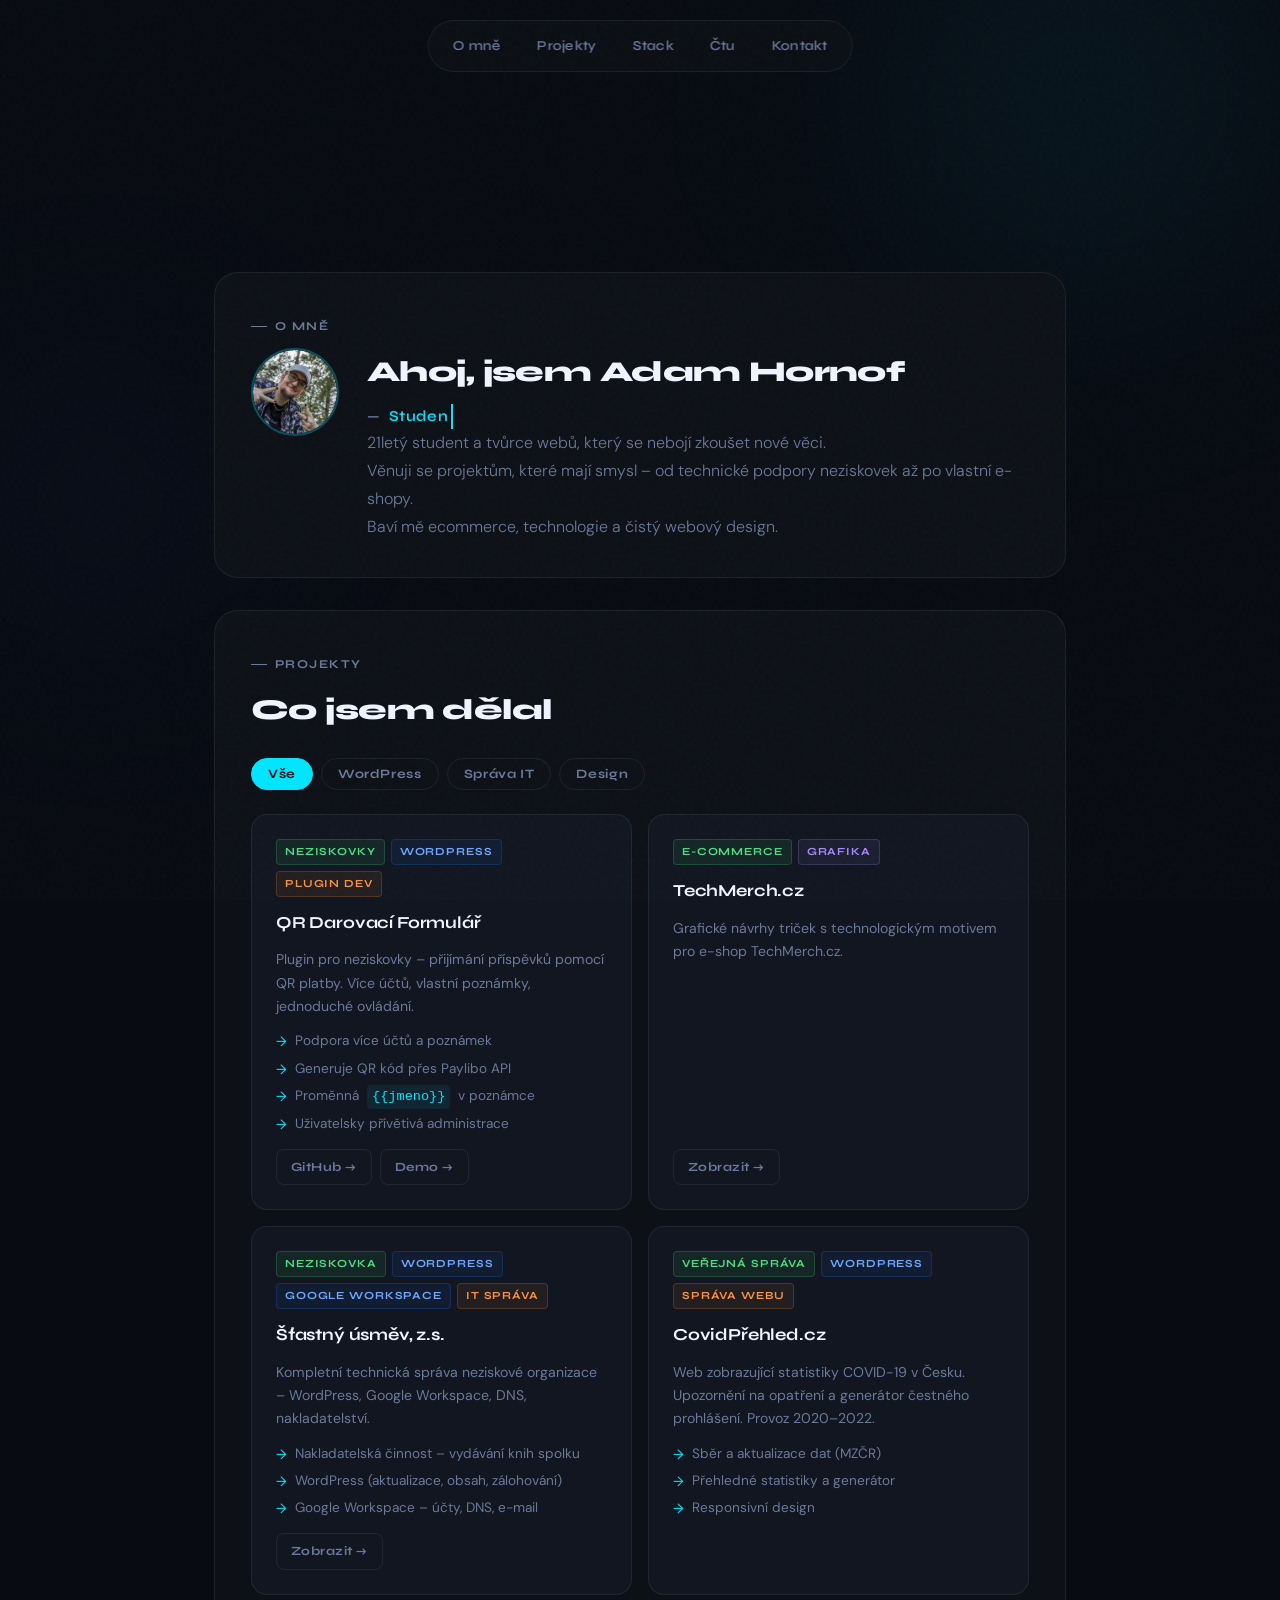
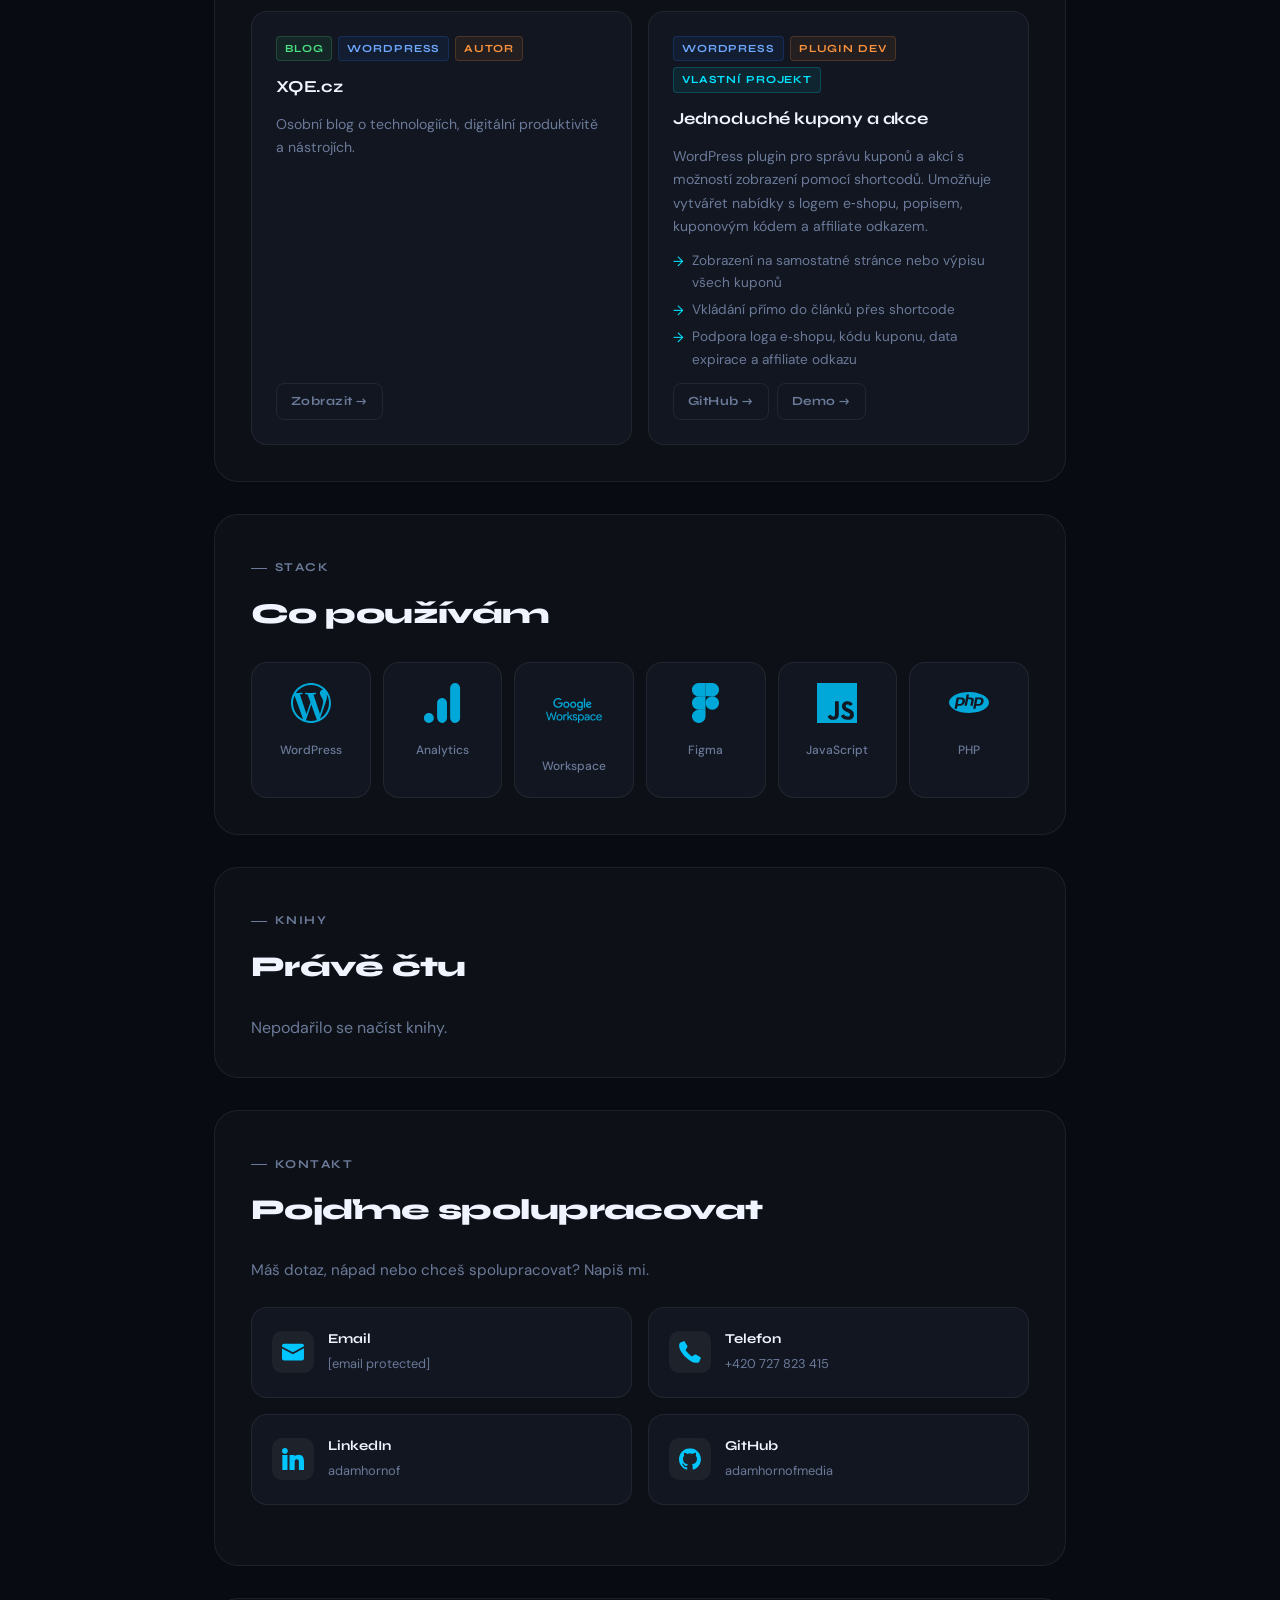
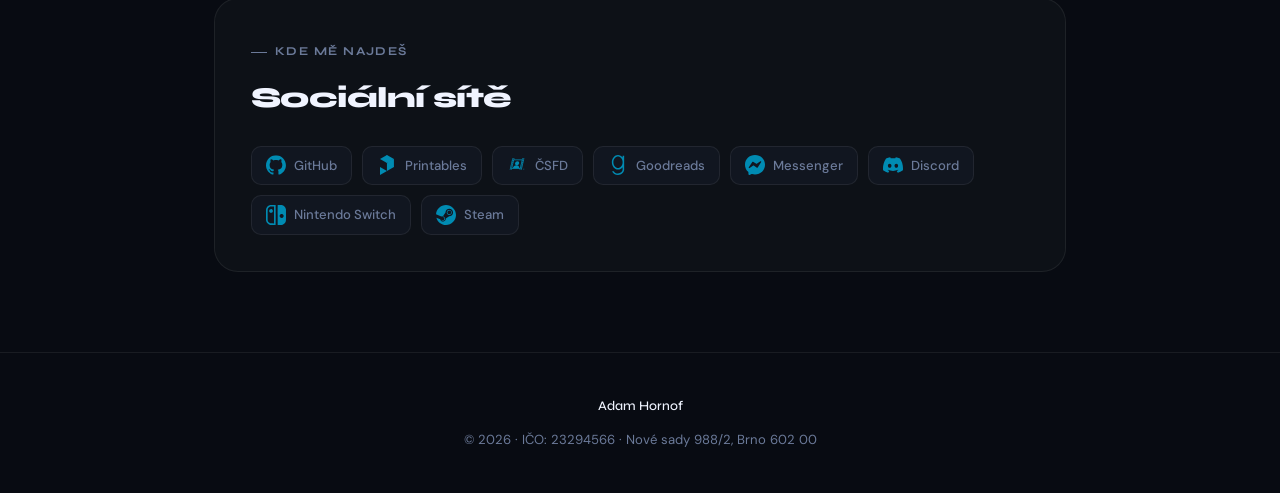
==== commit 5ab4fd19: "Replace workspace SVG and add WordPress project Replaced icons/workspace.svg with an updated/rescale" ====
--- a/index.html
+++ b/index.html
@@ -925,6 +925,25 @@
           <p>Osobní blog o technologiích, digitální produktivitě a nástrojích.</p>
           <div class="project-links">
             <a class="button" href="https://xqe.cz/?adamhornof.cz" target="_blank">Zobrazit →</a>
+          </div>
+        </div>
+
+        <div class="project" data-tags="wordpress">
+          <div class="project-tags">
+            <span class="project-tag tag-tech">WordPress</span>
+            <span class="project-tag tag-role">Plugin dev</span>
+            <span class="project-tag tag-projekt">Vlastní projekt</span>
+          </div>
+          <h3>Jednoduché kupony a akce</h3>
+          <p>WordPress plugin pro správu kuponů a akcí s možností zobrazení pomocí shortcodů. Umožňuje vytvářet nabídky s logem e‑shopu, popisem, kuponovým kódem a affiliate odkazem.</p>
+          <ul>
+            <li>Zobrazení na samostatné stránce nebo výpisu všech kuponů</li>
+            <li>Vkládání přímo do článků přes shortcode</li>
+            <li>Podpora loga e‑shopu, kódu kuponu, data expirace a affiliate odkazu</li>
+          </ul>
+          <div class="project-links">
+            <a class="button" href="https://github.com/adamhornofmedia/Simple-Coupons-and-Deals" target="_blank">GitHub →</a>
+            <a class="button" href="https://xqe.cz/kupony/" target="_blank">Demo →</a>
           </div>
         </div>
 
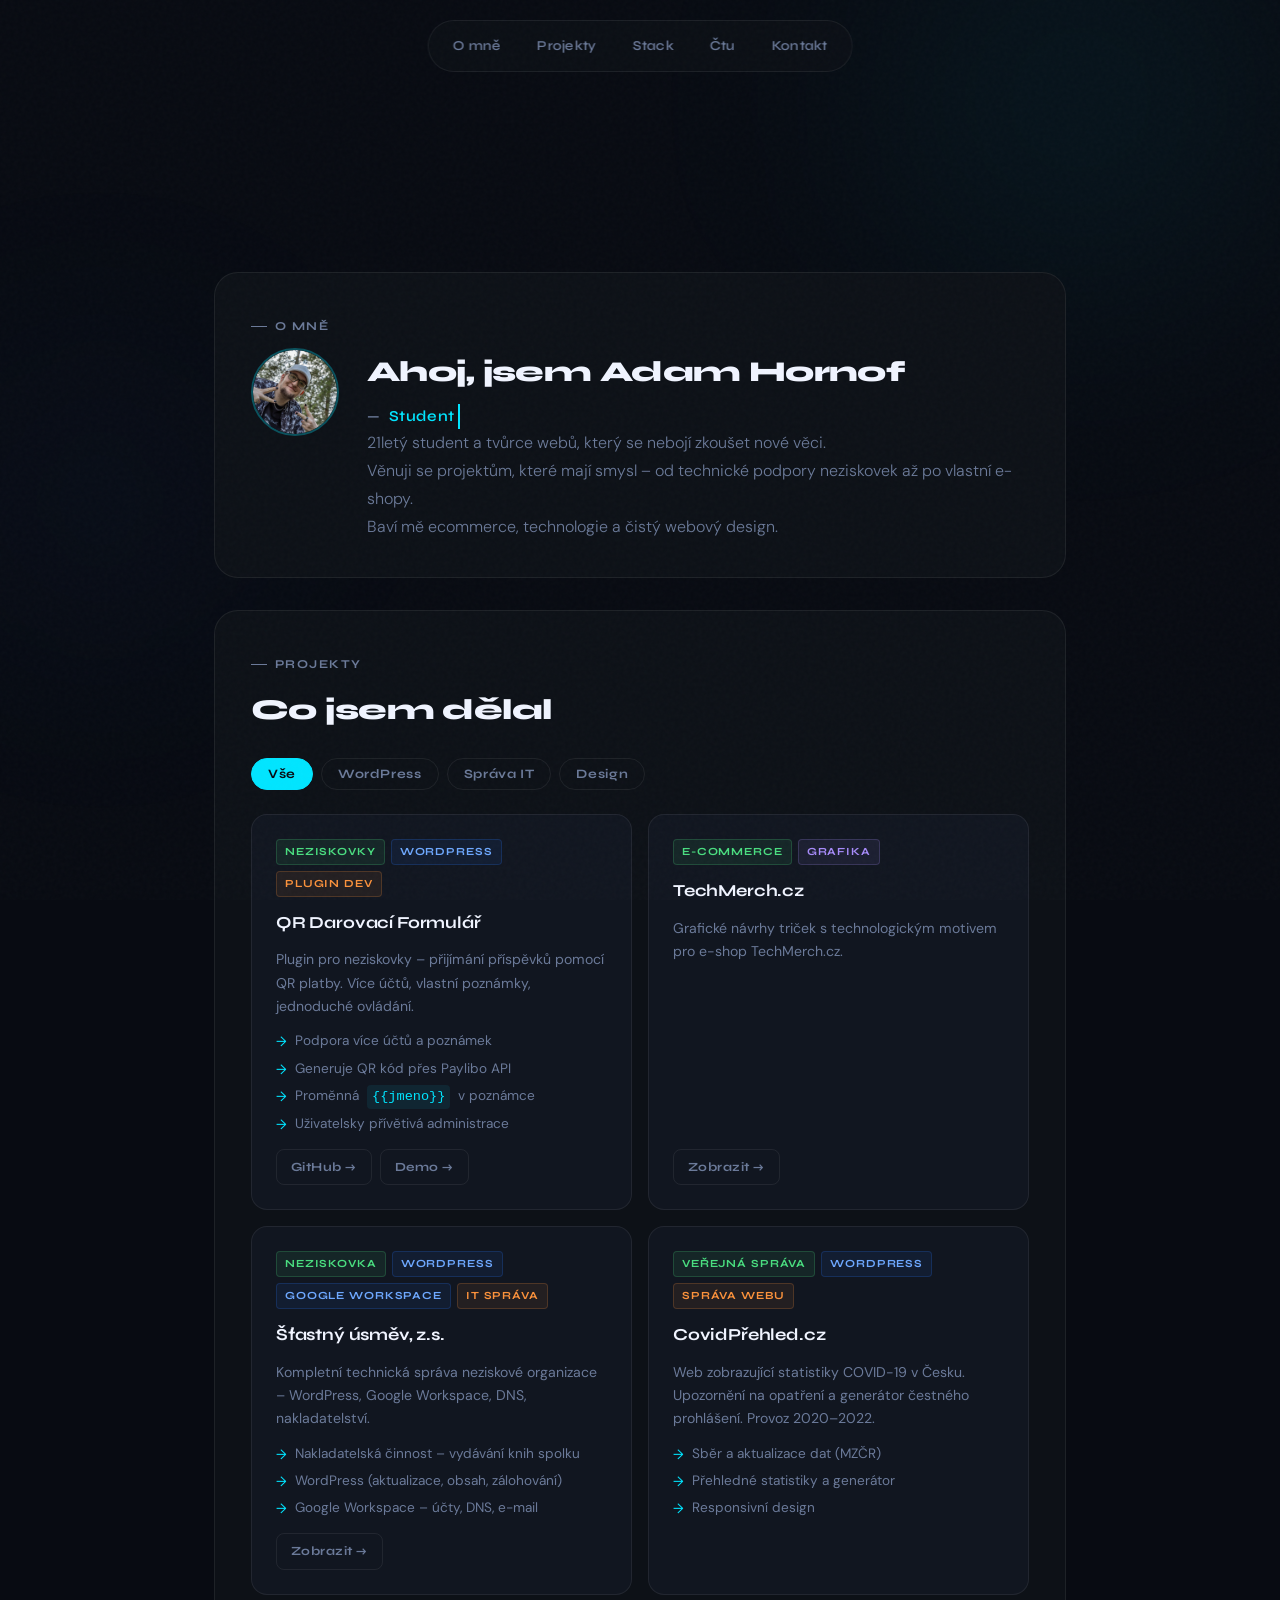
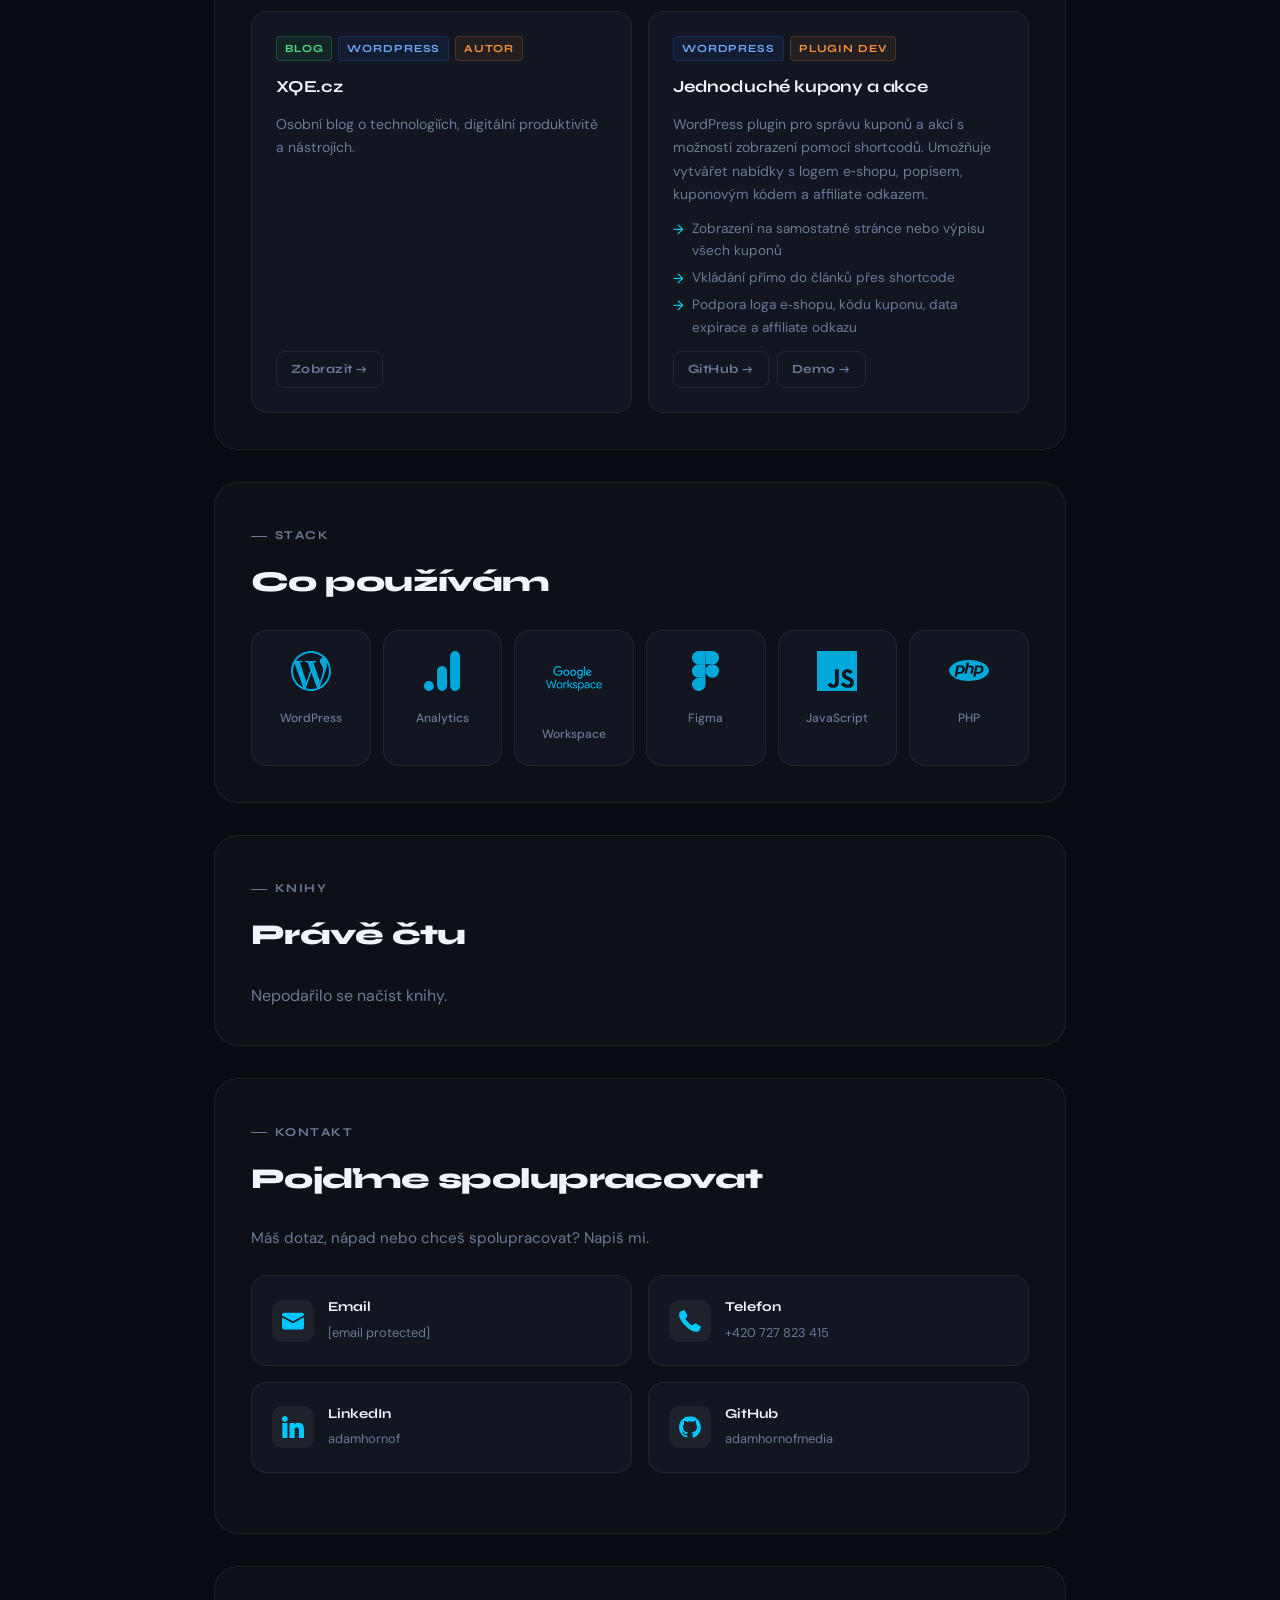
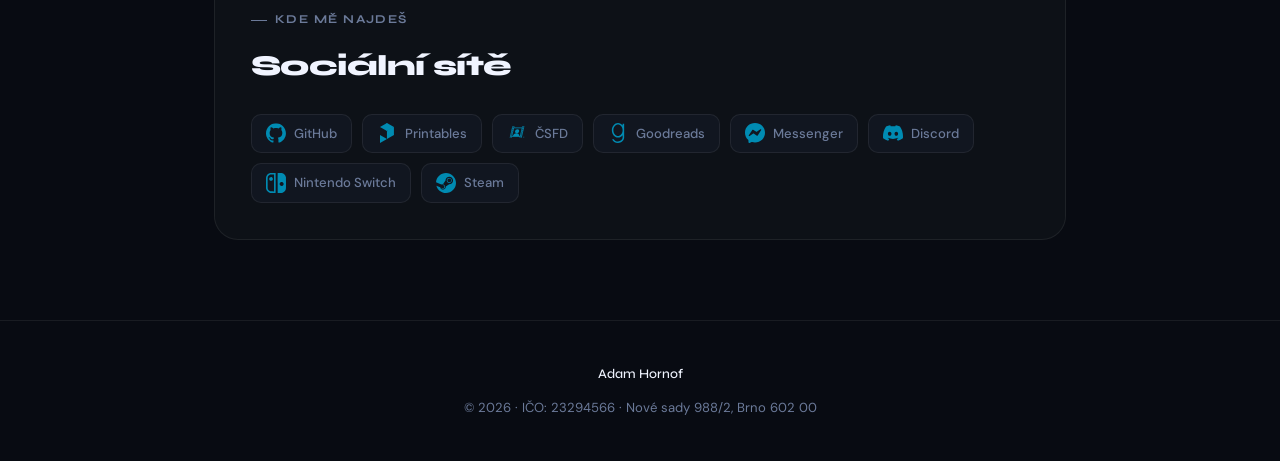
==== commit ac68933e: "Remove 'Vlastní projekt' project tag Delete the redundant <span class="project-tag tag-projekt">Vlas" ====
--- a/index.html
+++ b/index.html
@@ -932,7 +932,6 @@
           <div class="project-tags">
             <span class="project-tag tag-tech">WordPress</span>
             <span class="project-tag tag-role">Plugin dev</span>
-            <span class="project-tag tag-projekt">Vlastní projekt</span>
           </div>
           <h3>Jednoduché kupony a akce</h3>
           <p>WordPress plugin pro správu kuponů a akcí s možností zobrazení pomocí shortcodů. Umožňuje vytvářet nabídky s logem e‑shopu, popisem, kuponovým kódem a affiliate odkazem.</p>
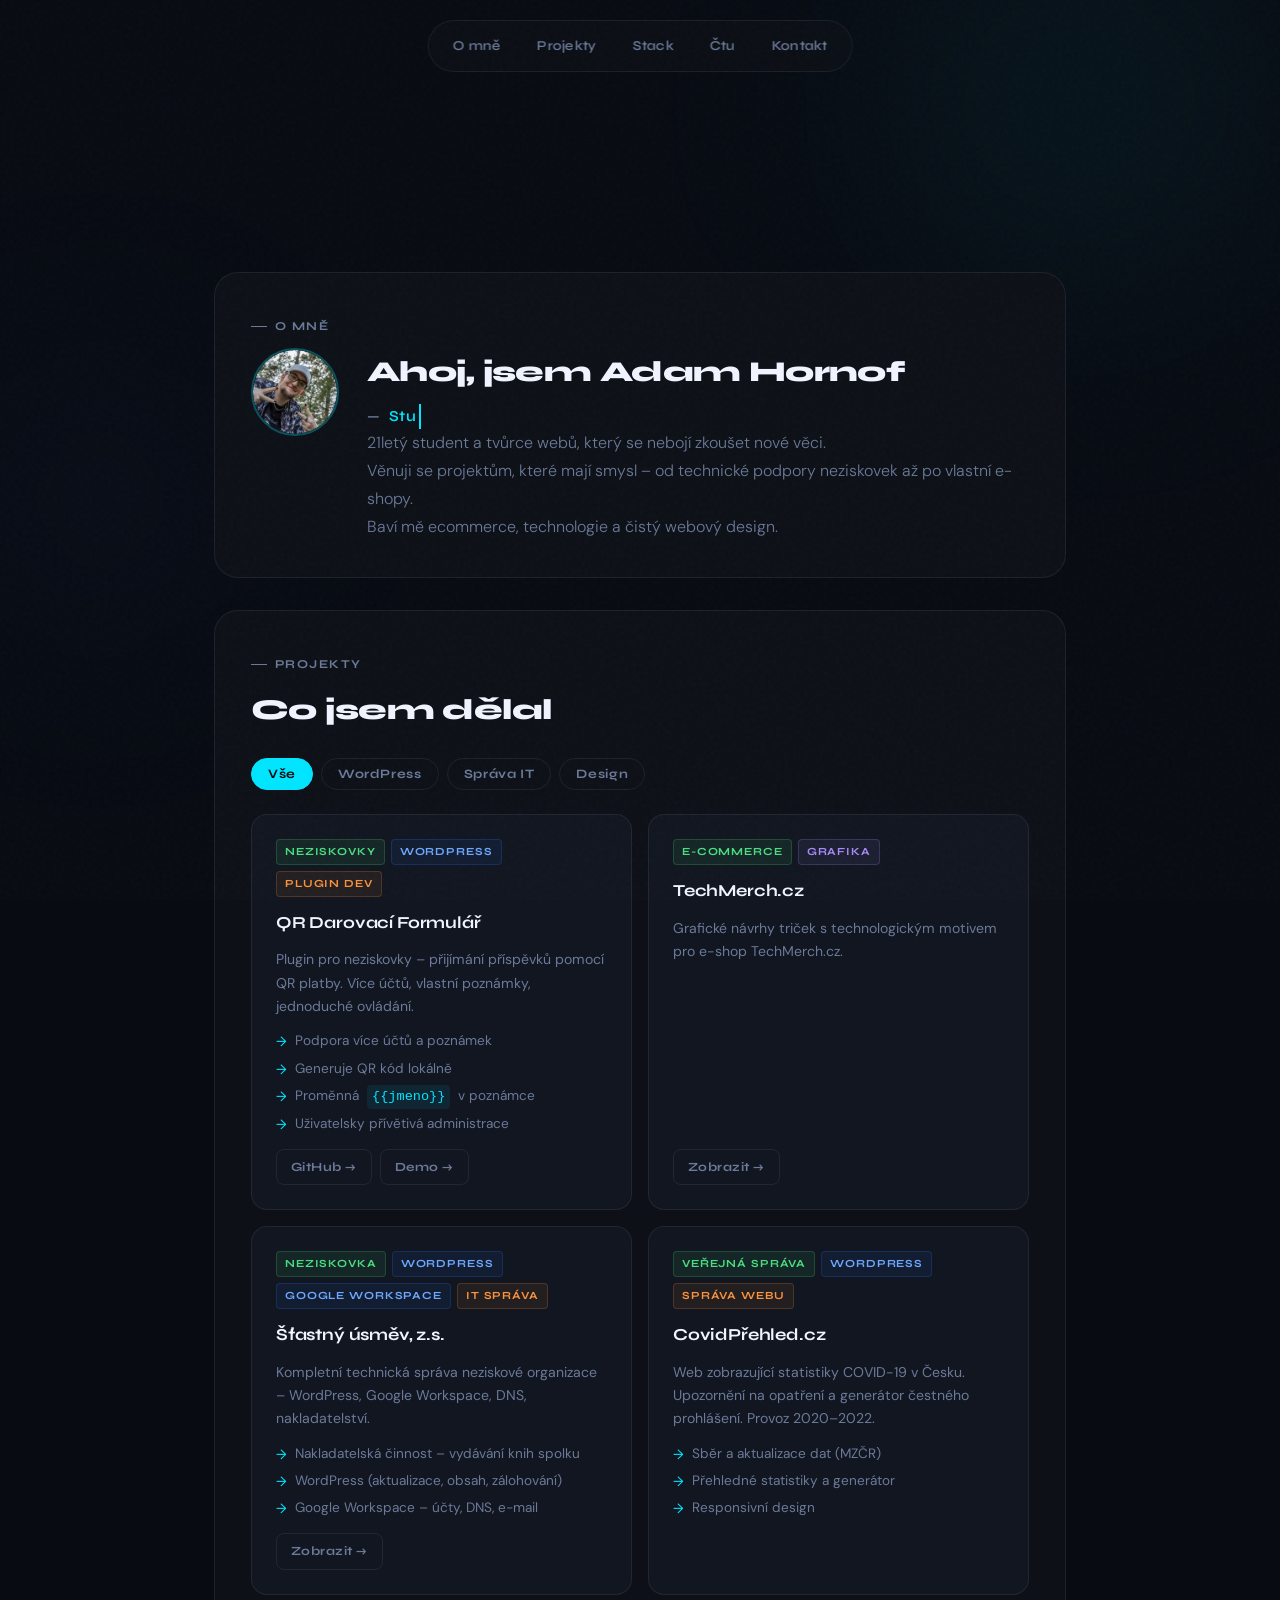
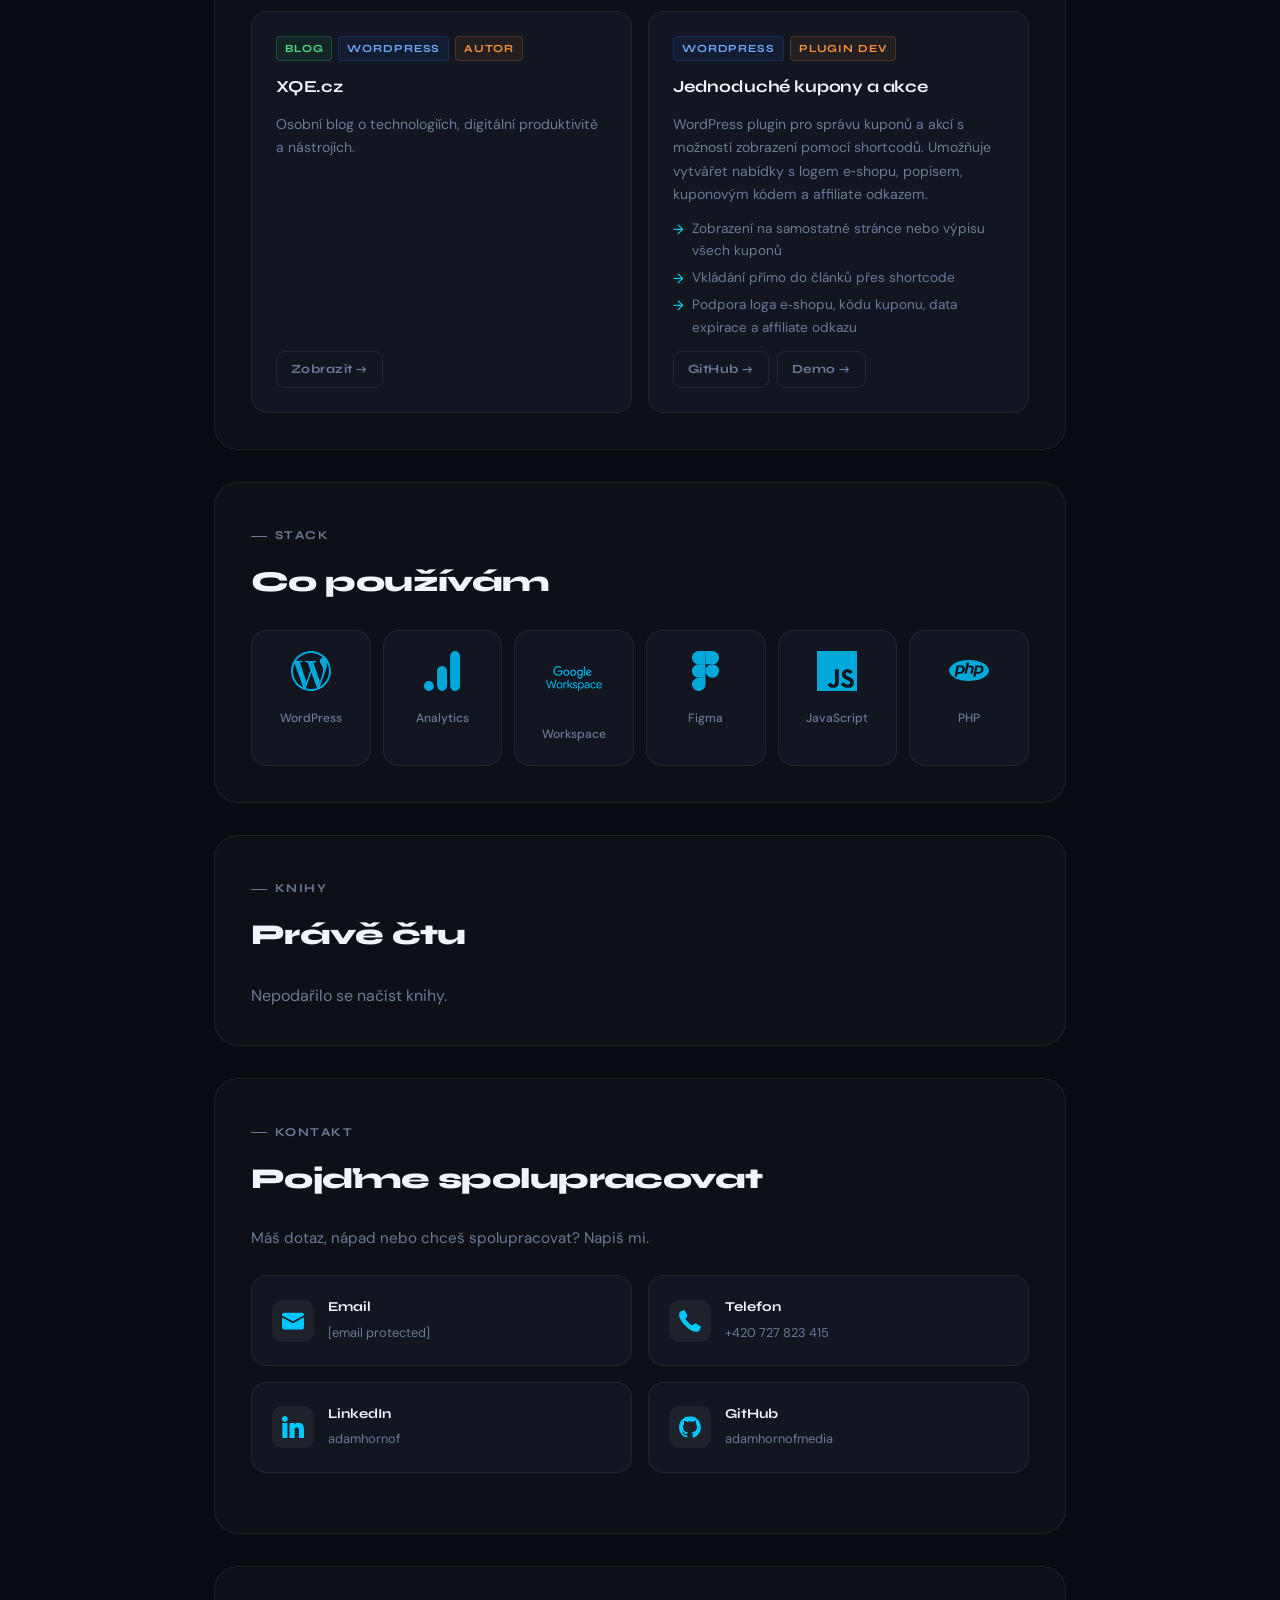
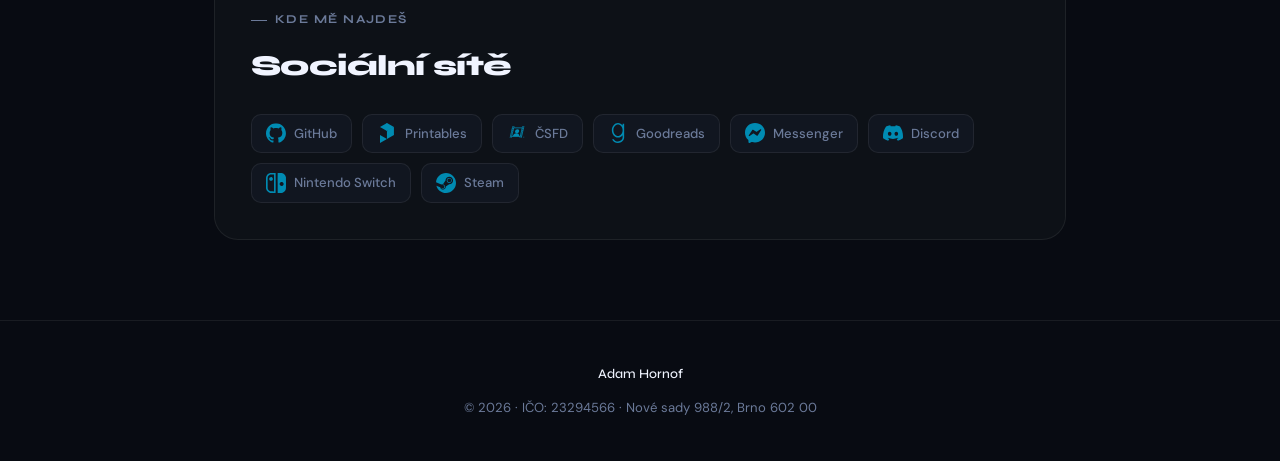
==== commit 80f080d8: "Generate QR codes locally Update index.html copy to reflect that QR codes are generated locally inst" ====
--- a/index.html
+++ b/index.html
@@ -859,7 +859,7 @@
           <p>Plugin pro neziskovky – přijímání příspěvků pomocí QR platby. Více účtů, vlastní poznámky, jednoduché ovládání.</p>
           <ul>
             <li>Podpora více účtů a poznámek</li>
-            <li>Generuje QR kód přes Paylibo API</li>
+            <li>Generuje QR kód lokálně</li>
             <li>Proměnná <code style="color:var(--cyan);background:rgba(0,229,255,0.08);padding:1px 5px;border-radius:4px;">{{jmeno}}</code> v poznámce</li>
             <li>Uživatelsky přívětivá administrace</li>
           </ul>
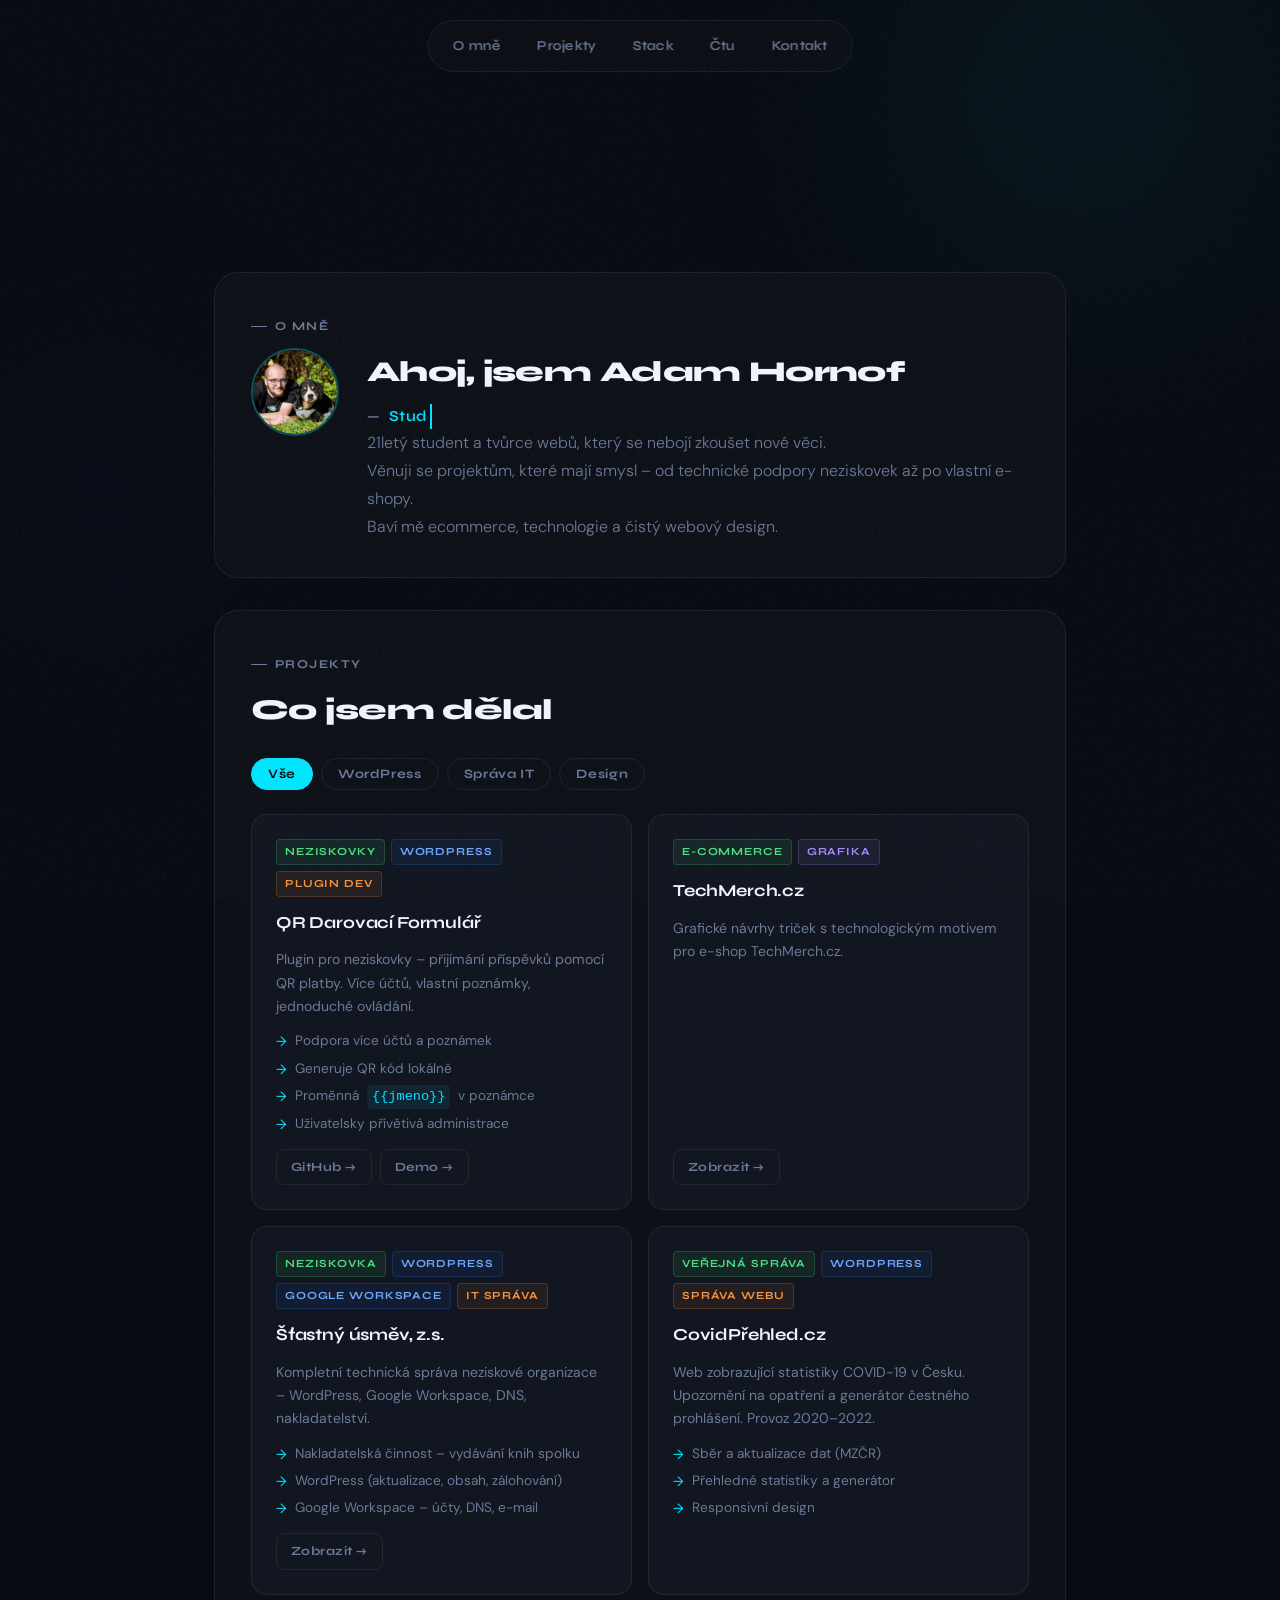
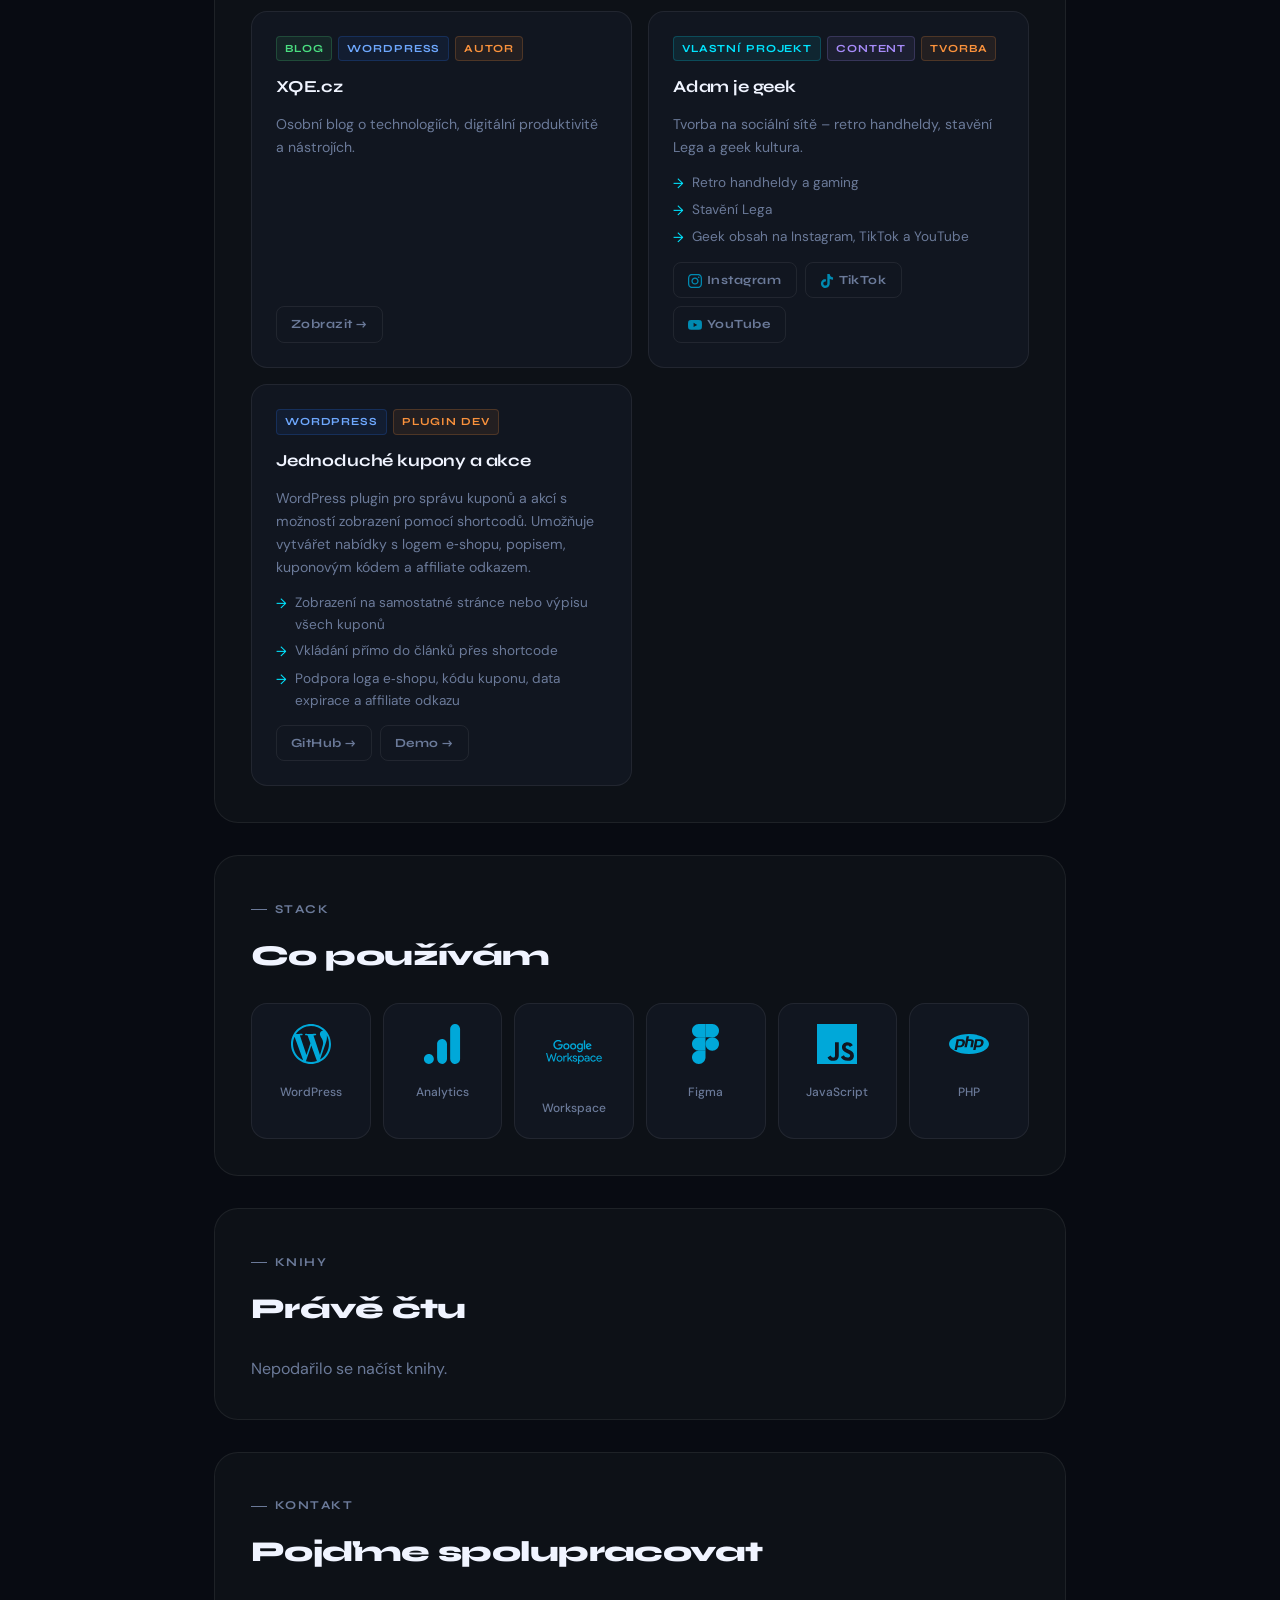
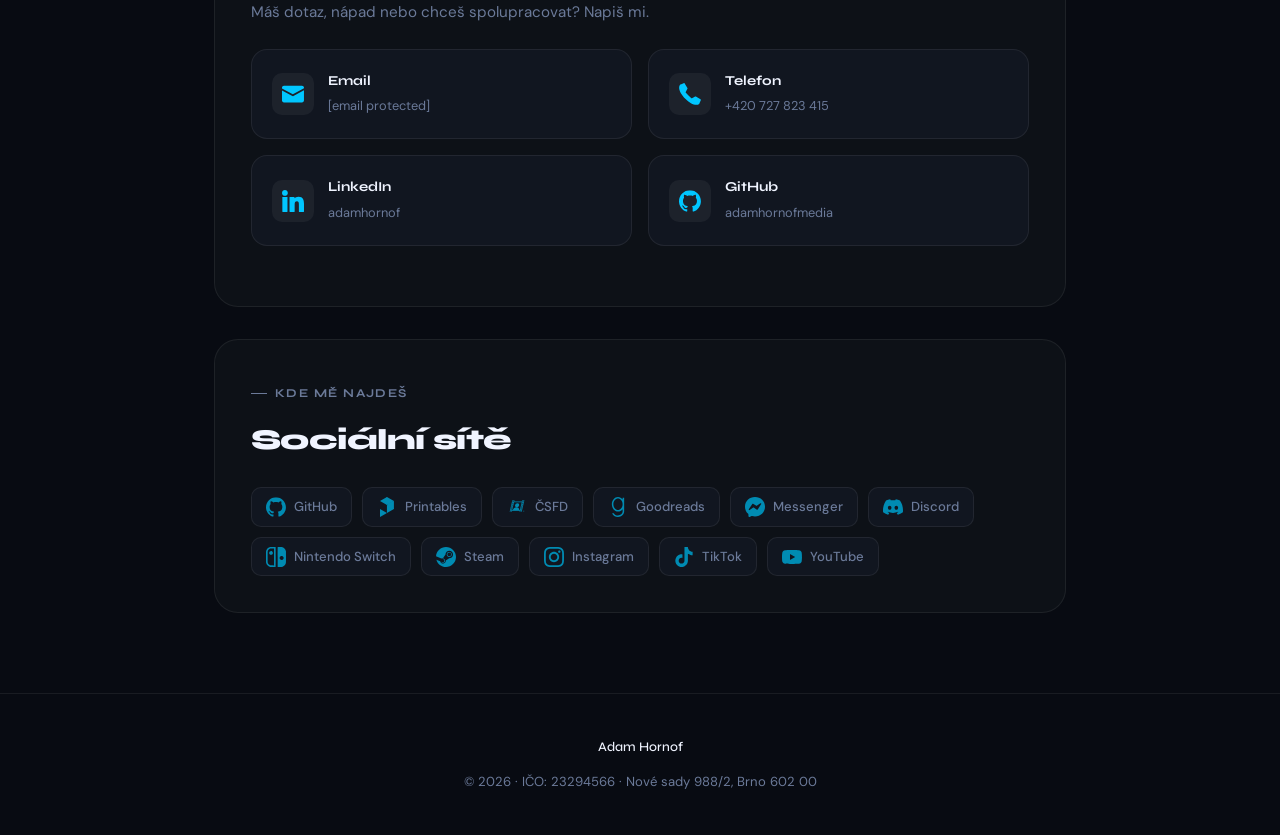
==== commit 7b836bfb: "Add social icons and Adam je geek project Add Instagram, TikTok and YouTube SVG icons; insert a new " ====
--- a/index.html
+++ b/index.html
@@ -928,6 +928,26 @@
           </div>
         </div>
 
+        <div class="project" data-tags="design">
+          <div class="project-tags">
+            <span class="project-tag tag-projekt">Vlastní projekt</span>
+            <span class="project-tag tag-kreativa">Content</span>
+            <span class="project-tag tag-role">Tvorba</span>
+          </div>
+          <h3>Adam je geek</h3>
+          <p>Tvorba na sociální sítě – retro handheldy, stavění Lega a geek kultura.</p>
+          <ul>
+            <li>Retro handheldy a gaming</li>
+            <li>Stavění Lega</li>
+            <li>Geek obsah na Instagram, TikTok a YouTube</li>
+          </ul>
+          <div class="project-links">
+            <a class="button" href="https://www.instagram.com/adamhornof/" target="_blank" rel="noopener noreferrer"><img src="/icons/instagram.svg" alt="" style="width:14px;height:14px;vertical-align:middle;margin-right:5px;filter:brightness(0.7);">Instagram</a>
+            <a class="button" href="https://www.tiktok.com/@adamjegeek" target="_blank" rel="noopener noreferrer"><img src="/icons/tiktok.svg" alt="" style="width:14px;height:14px;vertical-align:middle;margin-right:5px;filter:brightness(0.7);">TikTok</a>
+            <a class="button" href="https://www.youtube.com/@adamjegeek" target="_blank" rel="noopener noreferrer"><img src="/icons/youtube.svg" alt="" style="width:14px;height:14px;vertical-align:middle;margin-right:5px;filter:brightness(0.7);">YouTube</a>
+          </div>
+        </div>
+
         <div class="project" data-tags="wordpress">
           <div class="project-tags">
             <span class="project-tag tag-tech">WordPress</span>
@@ -1062,6 +1082,15 @@
         </a>
         <a href="https://steamcommunity.com/id/nejsemzpardubic/" class="social-item" target="_blank" rel="noopener noreferrer">
           <img src="/icons/steam.svg" alt="Steam"> Steam
+        </a>
+        <a href="https://www.instagram.com/adamhornof/" class="social-item" target="_blank" rel="noopener noreferrer">
+          <img src="/icons/instagram.svg" alt="Instagram"> Instagram
+        </a>
+        <a href="https://www.tiktok.com/@adamjegeek" class="social-item" target="_blank" rel="noopener noreferrer">
+          <img src="/icons/tiktok.svg" alt="TikTok"> TikTok
+        </a>
+        <a href="https://www.youtube.com/@adamjegeek" class="social-item" target="_blank" rel="noopener noreferrer">
+          <img src="/icons/youtube.svg" alt="YouTube"> YouTube
         </a>
       </div>
     </section>
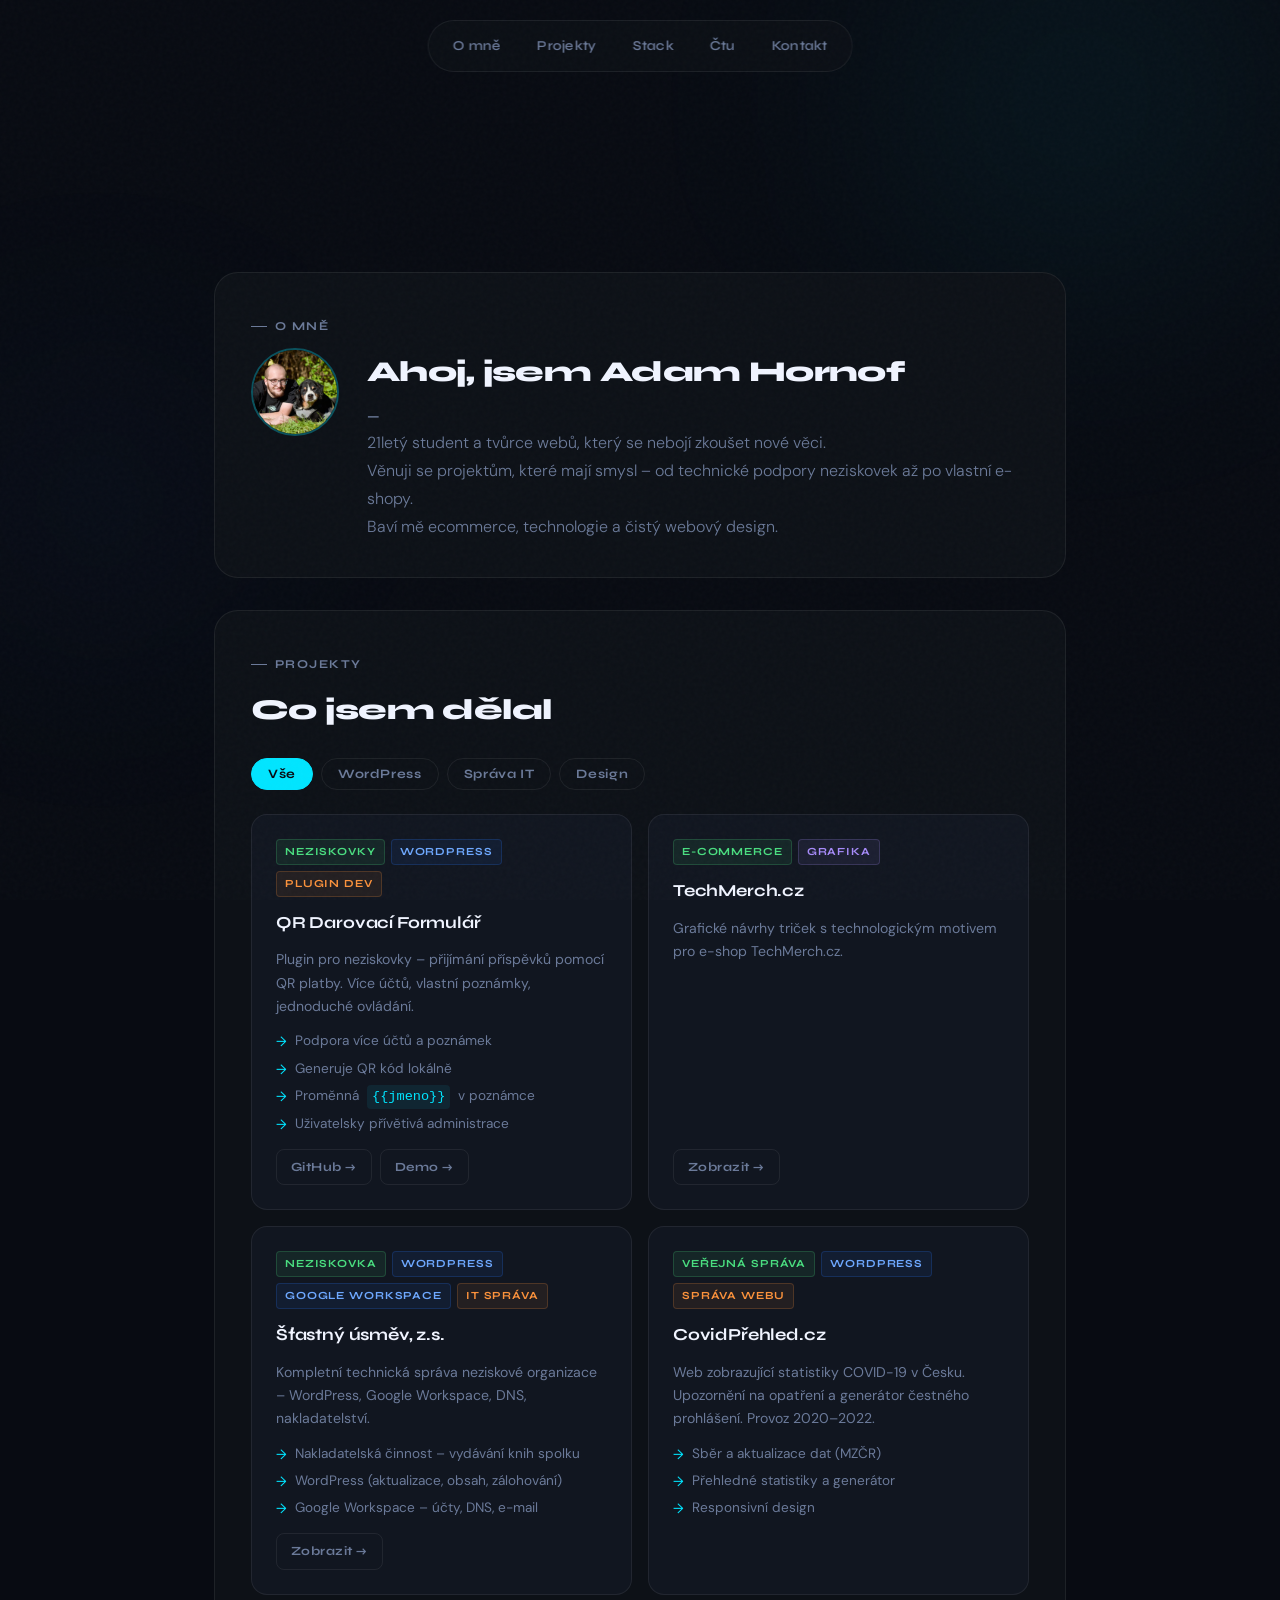
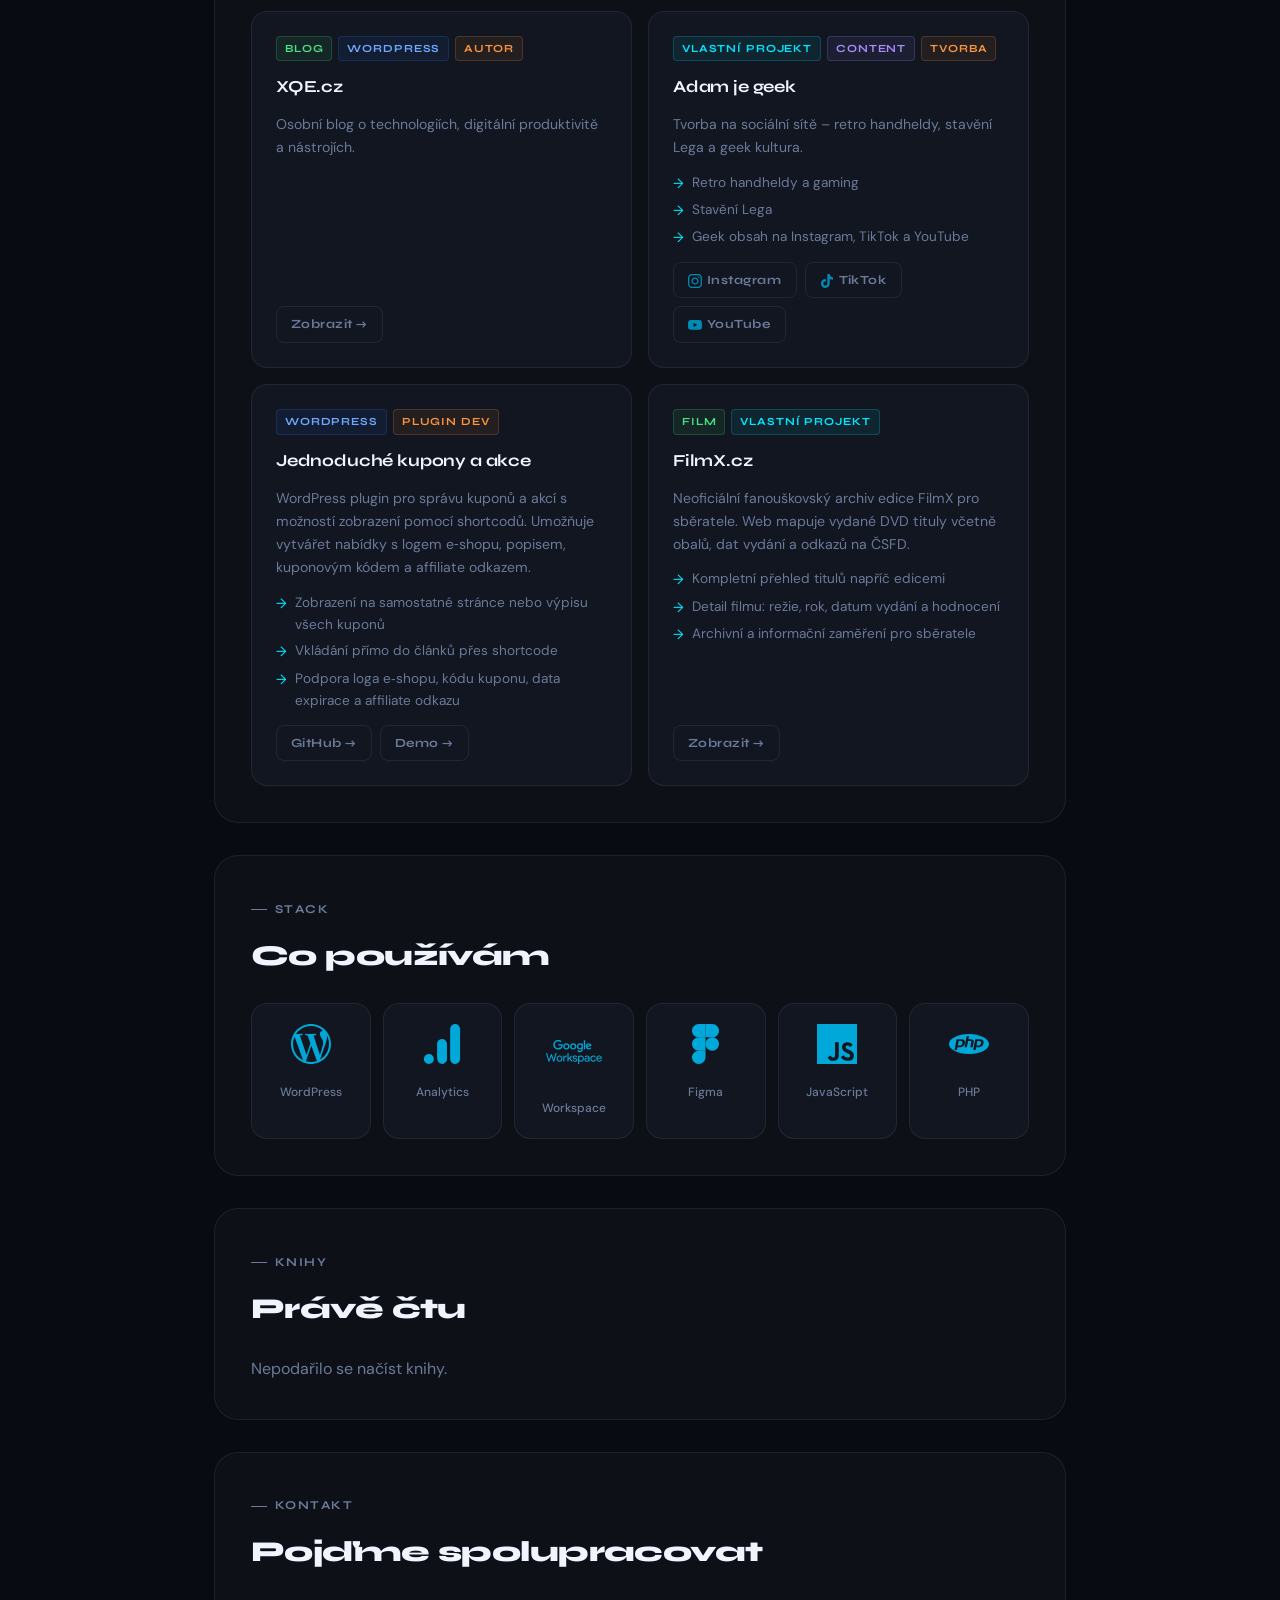
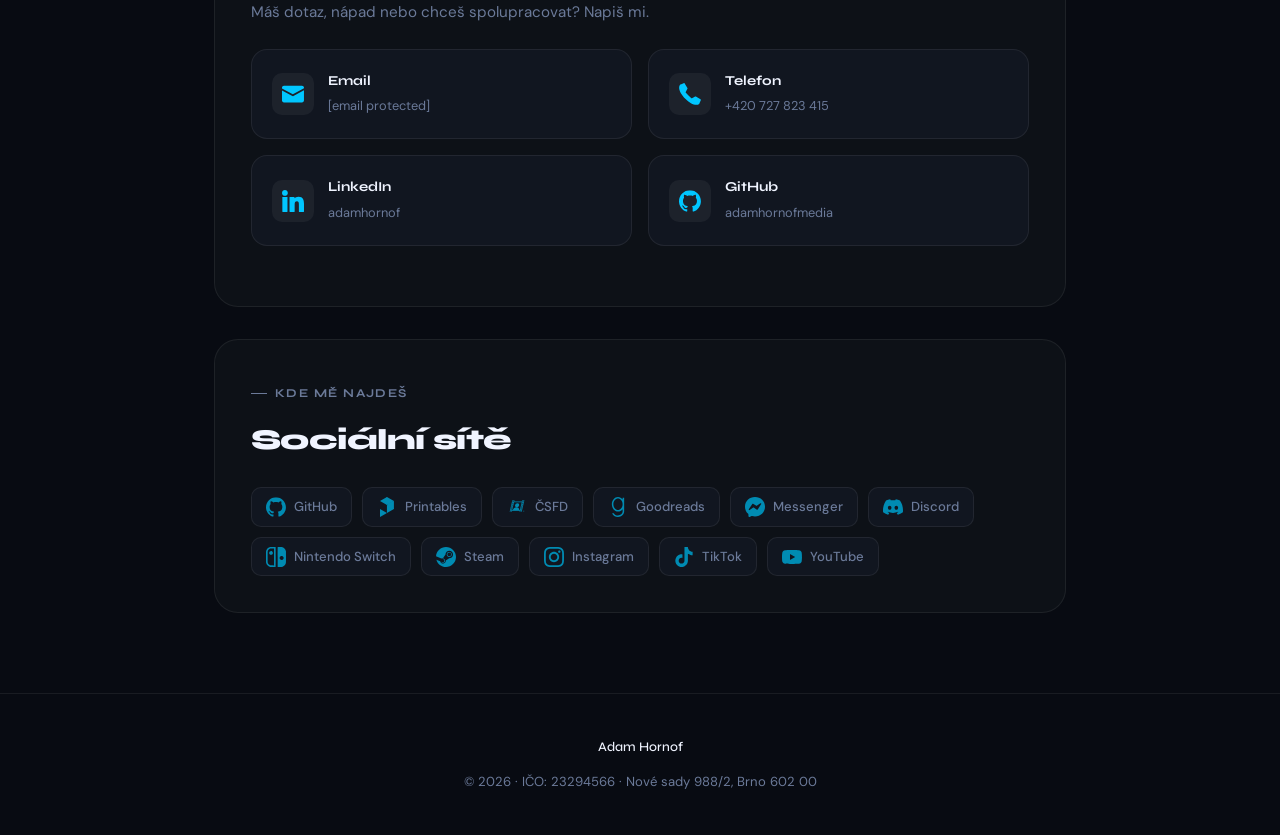
==== commit ac386d7e: "Add analytics and improve hero & contact form UI Inject Google Analytics gtag into root index.html a" ====
--- a/index.html
+++ b/index.html
@@ -2,6 +2,15 @@
 <!DOCTYPE html>
 <html lang="cs">
 <head>
+  <!-- Google tag (gtag.js) -->
+  <script async src="https://www.googletagmanager.com/gtag/js?id=G-XGECGL3ETS"></script>
+  <script>
+    window.dataLayer = window.dataLayer || [];
+    function gtag(){dataLayer.push(arguments);}
+    gtag('js', new Date());
+
+    gtag('config', 'G-XGECGL3ETS');
+  </script>
   <meta charset="UTF-8" />
   <meta name="viewport" content="width=device-width, initial-scale=1.0" />
   <title>Adam Hornof</title>
@@ -963,6 +972,23 @@
           <div class="project-links">
             <a class="button" href="https://github.com/adamhornofmedia/Simple-Coupons-and-Deals" target="_blank">GitHub →</a>
             <a class="button" href="https://xqe.cz/kupony/" target="_blank">Demo →</a>
+          </div>
+        </div>
+
+        <div class="project" data-tags="design">
+          <div class="project-tags">
+            <span class="project-tag tag-sektor">Film</span>
+            <span class="project-tag tag-projekt">Vlastní projekt</span>
+          </div>
+          <h3>FilmX.cz</h3>
+          <p>Neoficiální fanouškovský archiv edice FilmX pro sběratele. Web mapuje vydané DVD tituly včetně obalů, dat vydání a odkazů na ČSFD.</p>
+          <ul>
+            <li>Kompletní přehled titulů napříč edicemi</li>
+            <li>Detail filmu: režie, rok, datum vydání a hodnocení</li>
+            <li>Archivní a informační zaměření pro sběratele</li>
+          </ul>
+          <div class="project-links">
+            <a class="button" href="https://filmx.cz" target="_blank">Zobrazit →</a>
           </div>
         </div>
 
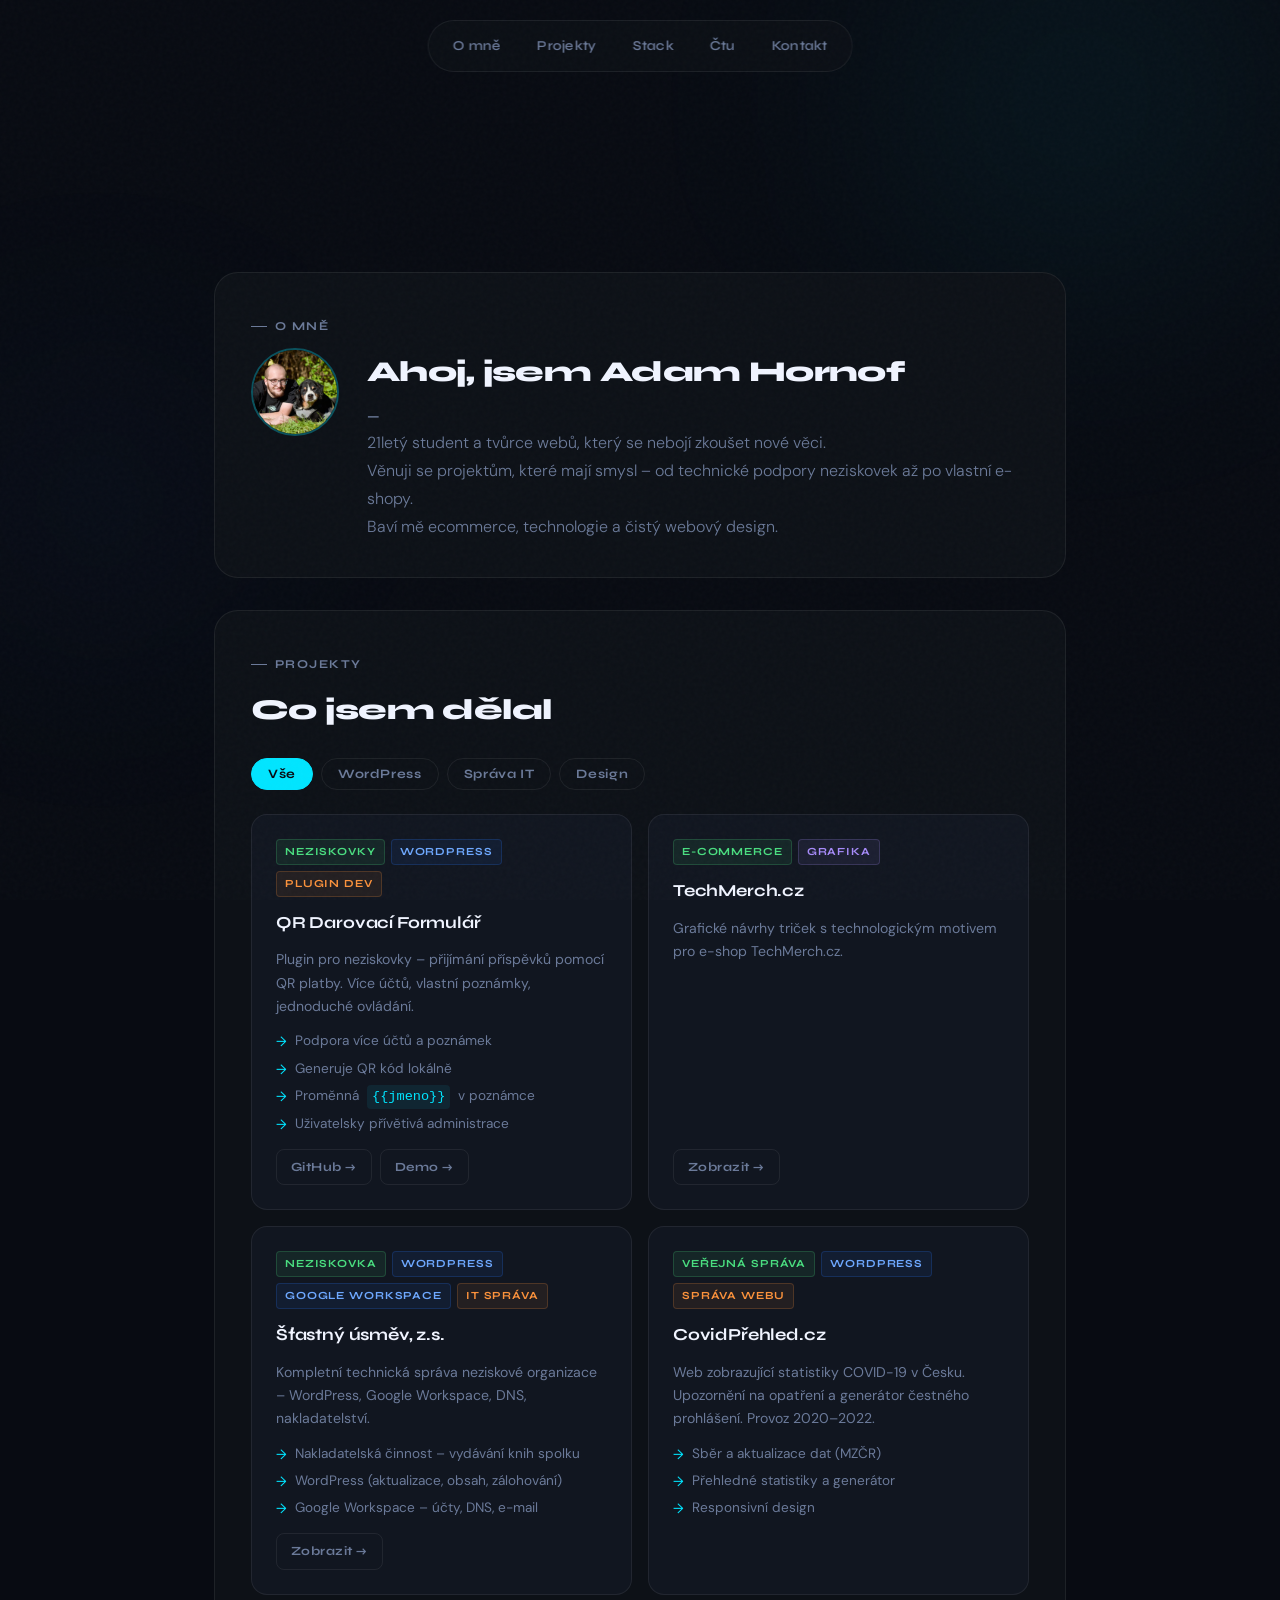
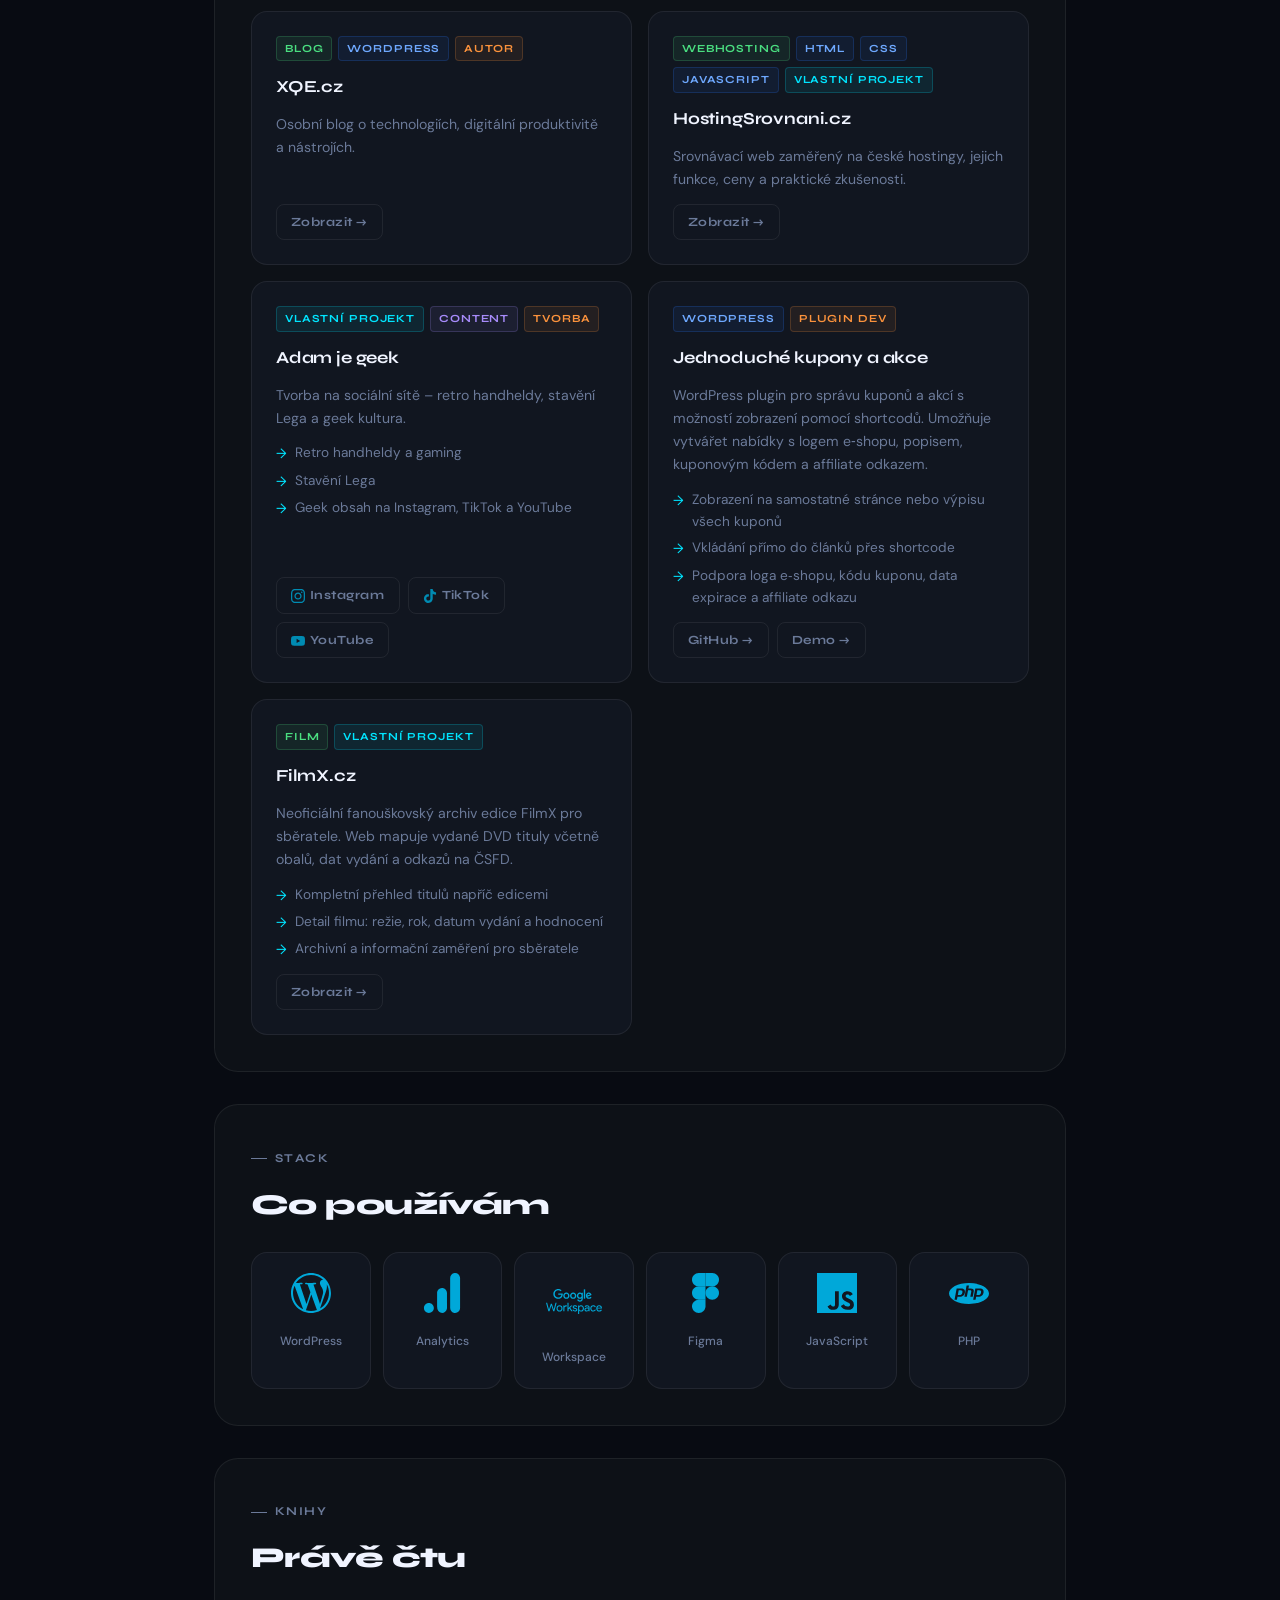
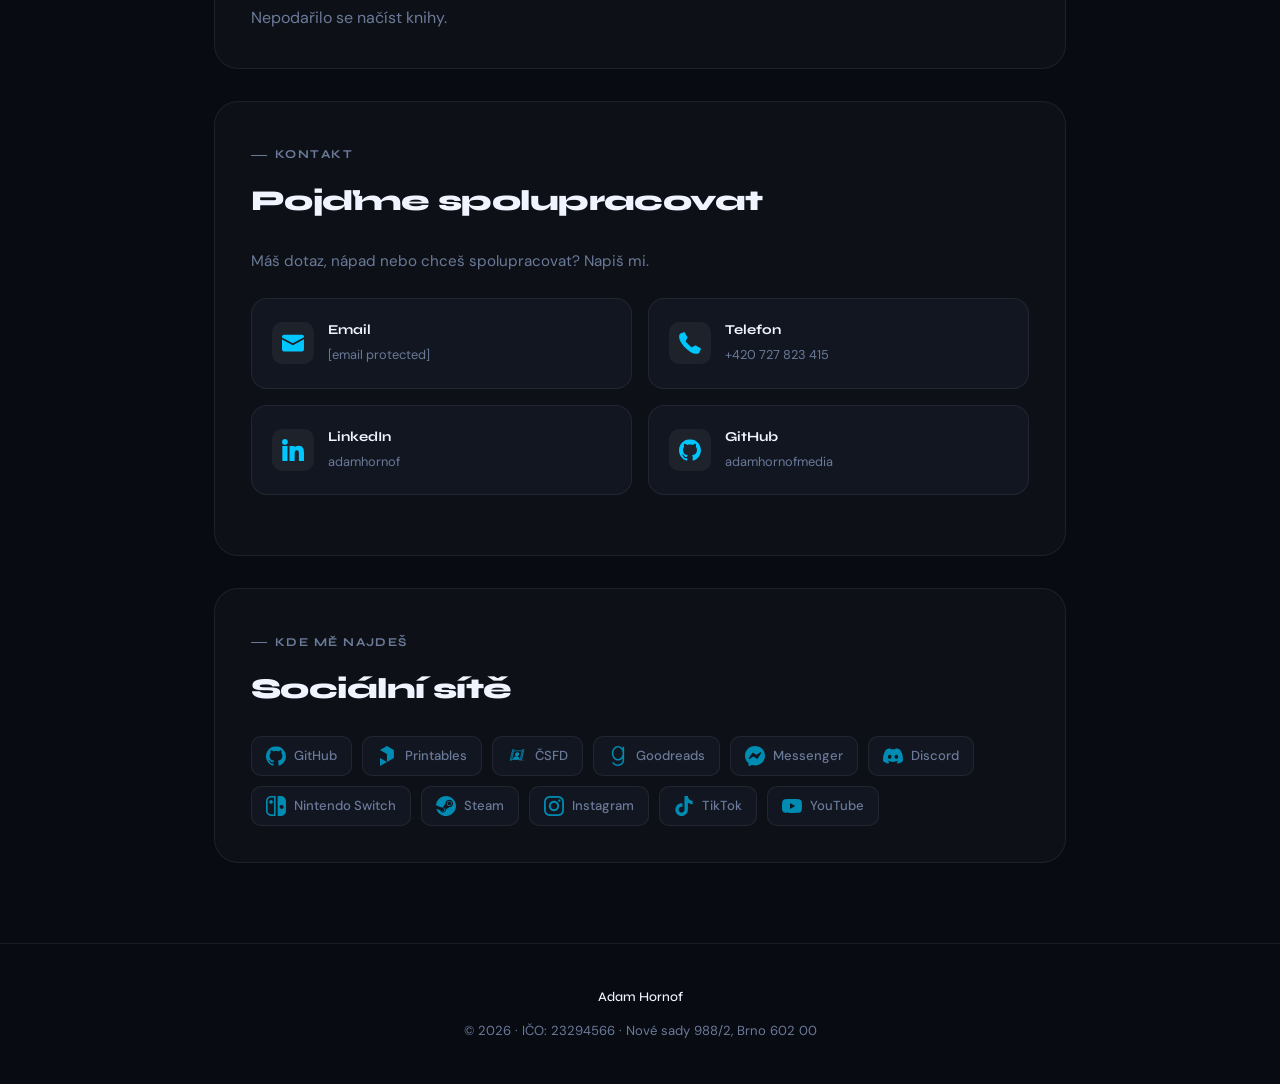
==== commit 13dadbcc: "Update index.html" ====
--- a/index.html
+++ b/index.html
@@ -934,6 +934,21 @@
           <p>Osobní blog o technologiích, digitální produktivitě a nástrojích.</p>
           <div class="project-links">
             <a class="button" href="https://xqe.cz/?adamhornof.cz" target="_blank">Zobrazit →</a>
+          </div>
+        </div>
+
+        <div class="project" data-tags="design">
+          <div class="project-tags">
+            <span class="project-tag tag-sektor">Webhosting</span>
+            <span class="project-tag tag-tech">HTML</span>
+            <span class="project-tag tag-tech">CSS</span>
+            <span class="project-tag tag-tech">JavaScript</span>
+            <span class="project-tag tag-projekt">Vlastní projekt</span>
+          </div>
+          <h3>HostingSrovnani.cz</h3>
+          <p>Srovnávací web zaměřený na české hostingy, jejich funkce, ceny a praktické zkušenosti.</p>
+          <div class="project-links">
+            <a class="button" href="https://hostingsrovnani.cz" target="_blank">Zobrazit →</a>
           </div>
         </div>
 
